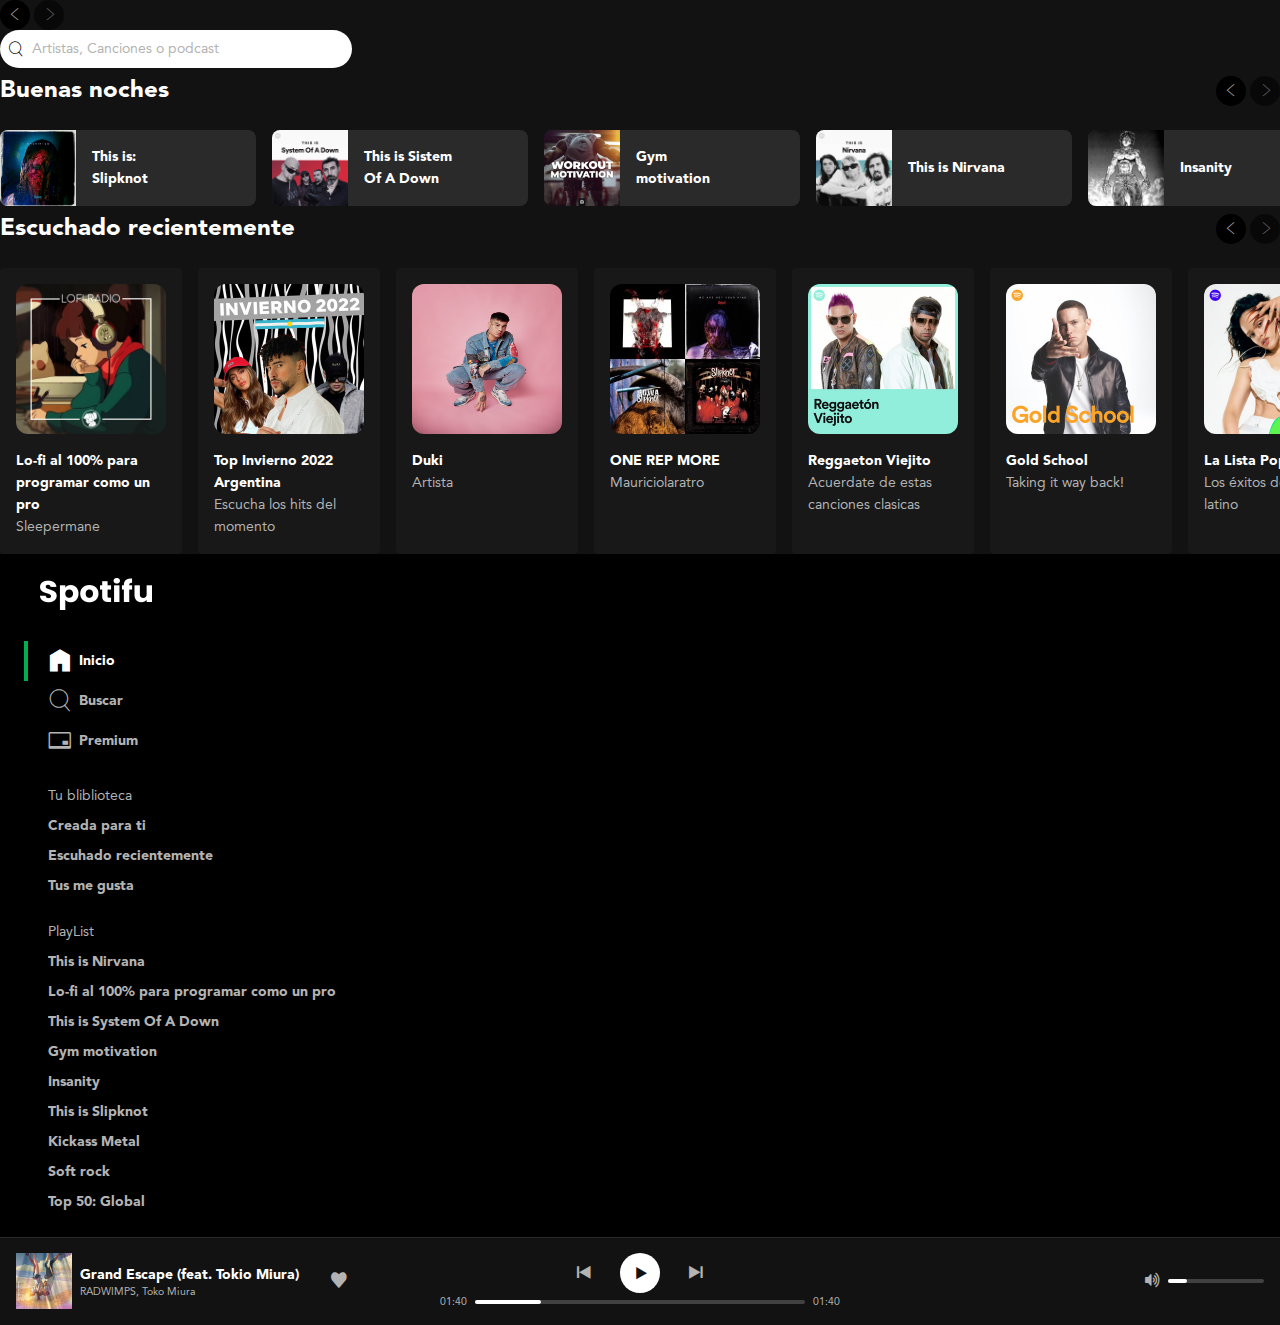
==== index.html @ c96dc9ff "Dimos estilos a la lista de playlist y agregamos buscador y botones de navegacion" ====
<!DOCTYPE html>
<html lang="es">
<head>
    <meta charset="UTF-8">
    <meta http-equiv="X-UA-Compatible" content="IE=edge">
    <meta name="viewport" content="width=device-width, initial-scale=1.0">
    <link rel="stylesheet" href="./css/inidex.css">
    <title>Spotifu</title>
    <meta property="og:title" content="Spotifu" />
    <meta property="og:type" content="website" />
    <meta property="og:description" 
  content="Disfruta de toda la musica que desees." />
    <meta property="og:url" content="https://mauriciolaratro.github.io/my-spotifu/" />
    <meta property="og:image" content="/images/ophen-graph-image.png" />
    <link rel="apple-touch-icon" sizes="57x57" href="./favicon/apple-icon-57x57.png">
    <link rel="apple-touch-icon" sizes="60x60" href="./favicon/apple-icon-60x60.png">
    <link rel="apple-touch-icon" sizes="72x72" href="./favicon/apple-icon-72x72.png">
    <link rel="apple-touch-icon" sizes="76x76" href="./favicon/apple-icon-76x76.png">
    <link rel="apple-touch-icon" sizes="114x114" href="./favicon/apple-icon-114x114.png">
    <link rel="apple-touch-icon" sizes="120x120" href="./favicon/apple-icon-120x120.png">
    <link rel="apple-touch-icon" sizes="144x144" href="./favicon/apple-icon-144x144.png">
    <link rel="apple-touch-icon" sizes="152x152" href="./favicon/apple-icon-152x152.png">
    <link rel="apple-touch-icon" sizes="180x180" href="./favicon/apple-icon-180x180.png">
    <link rel="icon" type="image/png" sizes="192x192"  href="./favicon/android-icon-192x192.png">
    <link rel="icon" type="image/png" sizes="32x32" href="./favicon/favicon-32x32.png">
    <link rel="icon" type="image/png" sizes="96x96" href="./favicon/favicon-96x96.png">
    <link rel="icon" type="image/png" sizes="16x16" href="./favicon/favicon-16x16.png">
    <link rel="manifest" href="./favicon/manifest.json">
    <meta name="msapplication-TileColor" content="#ffffff">
    <meta name="msapplication-TileImage" content="/ms-icon-144x144.png">
    <meta name="theme-color" content="#ffffff">
</head>
<body class="body">
    <div class="navigation">
        <button class="navigation-prev" aria-label="Volver" title="Volver">
            <i class="icon-arrowLeft" aria-hidden="true"></i>
        </button>
        <button disabled class="navigation-next" aria-label="Avanzar" title="Avanzar">
            <i class="icon-arrowRight" aria-hidden="true"></i>
        </button>
    </div>
    <form class="search" action="" role="search" aria-label="Buscar por Artistas, Canciones o podcast">
        <i class="icon-search" aria-hidden="true"></i>
        <input type="search" placeholder="Artistas, Canciones o podcast">
    </form>
    <section class="playlistList" aria-labelledby="region1">
        <div class="playlistList-top">
            <h2 class="playlistList-title" id="region1">
                Buenas noches
            </h2>
            <div class="navigation">
                <button class="navigation-prev" aria-label="Volver" title="Volver">
                    <i class="icon-arrowLeft" aria-hidden="true"></i>
                </button>
                <button disabled class="navigation-next" aria-label="Avanzar" title="Avanzar">
                    <i class="icon-arrowRight" aria-hidden="true"></i>
                </button>
            </div>
        
        </div>
        <div class="playlistList-container">
            <div class="playlistB">
                <div class="playlistB-cover">
                    <img src="./images/slipknot_album.webp" width="76" height="76" alt="Cover de la playlist This is Slipknot">
                </div>
                <div class="playlistB-details">
                    <h3 class="playlistB-title">This is: Slipknot</h3>
                    <div class="playlistB-control">
                        <button class="buttonIcon is-primary" title="Repoducir la playlist This is: Slipknot" aria-label="Repoducir la playlist This is: Slipknot">
                            <i class="icon-play" aria-hidden="true"></i>
                        </button>
                    </div>
                </div>
            </div>    
            
            <div class="playlistB">
                <div class="playlistB-cover">
                    <img src="./images/sod.jpg" width="76" height="76" alt="Cover de la playlist This is Sistem Of A Down">
                </div>
                <div class="playlistB-details">
                    <h3 class="playlistB-title">This is Sistem Of A Down</h3>
                    <div class="playlistB-control">
                        <button class="buttonIcon is-primary" title="Repoducir la playlist This is: Slipknot" aria-label="Repoducir la playlist This is: Slipknot">
                            <i class="icon-play" aria-hidden="true"></i>
                        </button>
                    </div>
                </div>
            </div>

            <div class="playlistB">
                <div class="playlistB-cover">
                    <img src="./images/gym-motivation.jpg" width="76" height="76" alt="Cover de la playlist Gym motivation">
                </div>
                <div class="playlistB-details">
                    <h3 class="playlistB-title">Gym motivation</h3>
                    <div class="playlistB-control">
                        <button class="buttonIcon is-primary" title="Repoducir la playlist This is: Slipknot" aria-label="Repoducir la playlist This is: Slipknot">
                            <i class="icon-play" aria-hidden="true"></i>
                        </button>
                    </div>
                </div>
            </div>
        
            <div class="playlistB">
                <div class="playlistB-cover">
                    <img src="./images/nirvana.jpg" width="76" height="76" alt="Cover de la playlist This is Nirvana">
                </div>
                <div class="playlistB-details">
                    <h3 class="playlistB-title">This is Nirvana</h3>
                    <div class="playlistB-control">
                        <button class="buttonIcon is-primary" title="Repoducir la playlist This is: Slipknot" aria-label="Repoducir la playlist This is: Slipknot">
                            <i class="icon-play" aria-hidden="true"></i>
                        </button>
                    </div>
                </div>
            </div>    

            <div class="playlistB">
                <div class="playlistB-cover">
                    <img src="./images/insanity.jpg" width="76" height="76" alt="Cover de la playlist Insinaty">
                </div>
                <div class="playlistB-details">
                    <h3 class="playlistB-title">Insanity</h3>
                    <div class="playlistB-control">
                        <button class="buttonIcon is-primary" title="Repoducir la playlist This is: Slipknot" aria-label="Repoducir la playlist This is: Slipknot">
                            <i class="icon-play" aria-hidden="true"></i>
                        </button>
                    </div>
                </div>
            </div>    

            <div class="playlistB">
                <div class="playlistB-cover">
                    <img src="./images/kickass-metal.jpg" width="76" height="76" alt="Cover de la playlist Kickass metal">
                </div>
                <div class="playlistB-details">
                    <h3 class="playlistB-title">Kickass metal</h3>
                    <div class="playlistB-control">
                        <button class="buttonIcon is-primary" title="Repoducir la playlist This is: Slipknot" aria-label="Repoducir la playlist This is: Slipknot">
                            <i class="icon-play" aria-hidden="true"></i>
                        </button>
                    </div>
                </div>
            </div>    

            <div class="playlistB">
                <div class="playlistB-cover">
                    <img src="./images/soft-rock.jpg" width="76" height="76" alt="Cover de la playlist Soft rock">
                </div>
                <div class="playlistB-details">
                    <h3 class="playlistB-title">Soft rock</h3>
                    <div class="playlistB-control">
                        <button class="buttonIcon is-primary" title="Repoducir la playlist This is: Slipknot" aria-label="Repoducir la playlist This is: Slipknot">
                            <i class="icon-play" aria-hidden="true"></i>
                        </button>
                    </div>
                </div>
            </div>    

            <div class="playlistB">
                <div class="playlistB-cover">
                    <img src="./images/top50.jpg" width="76" height="76" alt="Cover de la playlist Top 50: Global">
                </div>
                <div class="playlistB-details">
                    <h3 class="playlistB-title">Top 50: Global</h3>
                    <div class="playlistB-control">
                        <button class="buttonIcon is-primary" title="Repoducir la playlist This is: Slipknot" aria-label="Repoducir la playlist This is: Slipknot">
                            <i class="icon-play" aria-hidden="true"></i>
                        </button>
                    </div>
                </div>
            </div>    

            <div class="playlistB">
                <div class="playlistB-cover">
                    <img src="./images/lofi-girl.jpeg" width="76" height="76" alt="Cover de la playlist Lo-fi al 100% para programar como un pro">
                </div>
                <div class="playlistB-details">
                    <h3 class="playlistB-title">Lo-fi al 100%</h3>
                    <div class="playlistB-control">
                        <button class="buttonIcon is-primary" title="Repoducir la playlist This is: Slipknot" aria-label="Repoducir la playlist This is: Slipknot">
                            <i class="icon-play" aria-hidden="true"></i>
                        </button>
                    </div>
                </div>
            </div>    

        </div>
    </section>


    <section class="playlistList" aria-labelledby="region2">
        <div class="playlistList-top">
            <h2 class="playlistList-title" id="region2">
                Escuchado recientemente
            </h2>
            <div class="navigation">
                <button class="navigation-prev" aria-label="Volver" title="Volver">
                    <i class="icon-arrowLeft" aria-hidden="true"></i>
                </button>
                <button disabled class="navigation-next" aria-label="Avanzar" title="Avanzar">
                    <i class="icon-arrowRight" aria-hidden="true"></i>
                </button>
            </div>
        
        </div>
        <div class="playlistList-container">
            <div class="playlistA">
                <div class="playlistA-cover">
                    <img src="./images/lofi-girl.jpeg" width="150" height="150" alt="Cover de la playlist lo-fi al 100% para programar como un pro">
                    <button class="buttonIcon is-primary" aria-label="Reproducir" title="Reproducir">
                        <i class="icon-play" aria-hidden="true"></i>
                    </button>
                </div>
                <h3 class="playlistA-title">Lo-fi al 100% para programar como un pro</h3>
                <h4 class="playlistA-description">Sleepermane</h4>
            </div>

            <div class="playlistA">
                <div class="playlistA-cover">
                    <img src="./images/top-invierno.jpg" width="150" height="150" alt="Cover de la playlist Top Invierno 2022 Argentina">
                    <button class="buttonIcon is-primary" aria-label="Reproducir" title="Reproducir">
                        <i class="icon-play" aria-hidden="true"></i>
                    </button>
                </div>
                <h3 class="playlistA-title">Top Invierno 2022 Argentina</h3>
                <h4 class="playlistA-description">Escucha los hits del momento</h4>
            </div>

            <div class="playlistA">
                <div class="playlistA-cover">
                    <img src="./images/duki.jpg" width="150" height="150" alt="Cover del Artista Duki">
                    <button class="buttonIcon is-primary" aria-label="Reproducir" title="Reproducir">
                        <i class="icon-play" aria-hidden="true"></i>
                    </button>
                </div>
                <h3 class="playlistA-title">Duki</h3>
                <h4 class="playlistA-description">Artista</h4>
            </div>
        
            <div class="playlistA">
                <div class="playlistA-cover">
                    <img src="./images/one-rep-more.jpg" width="150" height="150" alt="Cover de la playlist ONE REP MORE">
                    <button class="buttonIcon is-primary" aria-label="Reproducir" title="Reproducir">
                        <i class="icon-play" aria-hidden="true"></i>
                    </button>
                </div>
                <h3 class="playlistA-title">ONE REP MORE</h3>
                <h4 class="playlistA-description">Mauriciolaratro</h4>
            </div>

            <div class="playlistA">
                <div class="playlistA-cover">
                    <img src="./images/reggaeton-viejito.jpg" width="150" height="150" alt="Cover de la playlist Reggaeton Viejito">
                    <button class="buttonIcon is-primary" aria-label="Reproducir" title="Reproducir">
                        <i class="icon-play" aria-hidden="true"></i>
                    </button>
                </div>
                <h3 class="playlistA-title">Reggaeton Viejito</h3>
                <h4 class="playlistA-description">Acuerdate de estas canciones clasicas</h4>
            </div>

            <div class="playlistA">
                <div class="playlistA-cover">
                    <img src="./images/gold-school.jpg" width="150" height="150" alt="Cover de la playlist Gold School">
                    <button class="buttonIcon is-primary" aria-label="Reproducir" title="Reproducir">
                        <i class="icon-play" aria-hidden="true"></i>
                    </button>
                </div>
                <h3 class="playlistA-title">Gold School</h3>
                <h4 class="playlistA-description">Taking it way back!</h4>
            </div>
        
            <div class="playlistA">
                <div class="playlistA-cover">
                    <img src="./images/lista-pop.jpg" width="150" height="150" alt="Cover de la playlist La Lista Pop">
                    <button class="buttonIcon is-primary" aria-label="Reproducir" title="Reproducir">
                        <i class="icon-play" aria-hidden="true"></i>
                    </button>
                </div>
                <h3 class="playlistA-title">La Lista Pop</h3>
                <h4 class="playlistA-description">Los éxitos del Pop latino</h4>
            </div>

            <div class="playlistA">
                <div class="playlistA-cover">
                    <img src="./images/hits-urbanos.jpg" width="150" height="150" alt="Cover de la playlist Hits urbanos">
                    <button class="buttonIcon is-primary" aria-label="Reproducir" title="Reproducir">
                        <i class="icon-play" aria-hidden="true"></i>
                    </button>
                </div>
                <h3 class="playlistA-title">Hits urbanos</h3>
                <h4 class="playlistA-description">Éxitos utbanos de Latinoamerica</h4>
            </div>

            <div class="playlistA">
                <div class="playlistA-cover">
                    <img src="./images/dope.jpg" width="150" height="150" alt="Cover de la playlist DOPE">
                    <button class="buttonIcon is-primary" aria-label="Reproducir" title="Reproducir">
                        <i class="icon-play" aria-hidden="true"></i>
                    </button>
                </div>
                <h3 class="playlistA-title">DOPE</h3>
                <h4 class="playlistA-description">Hip-hop hits</h4>
            </div>
        
        </div>
    </section>


    <div class="sidebar">
        <header class="logo">
            <a href="/" aria-current="page">
                <img src="./images/spotifu-logo.png" class="logo-image" width="112" height="32" alt="Logo de Spotifu">
            </a>
        </header>
        <nav class="menu" aria-label="Principal">
            <ul class="menu-list">
                <li class="menuItem is-active">
                    <a href="/" class="link" aria-current="page">
                        <i class="icon-home" aria-hidden="true"></i>
                        <span>Inicio</span>
                    </a>
                </li>
                <li class="menuItem">
                    <a href="/" class="link">
                        <i class="icon-search" aria-hidden="true"></i>
                        <span>Buscar</span>
                    </a>
                </li>
                <li class="menuItem">
                    <a href="/" class="link">
                        <i class="icon-creditCard" aria-hidden="true"></i>
                        <span>Premium</span>
                    </a>
                </li>
            </ul>
        </nav>
        <nav class="list" aria-labelledby="library-navigation">
            <h2 class="list-title" id="library-navigation">Tu bliblioteca</h2>
            <ul class="list-content">
                <li class="list-item">
                    <a href="#" class="link">Creada para ti</a>
                </li>
                <li class="list-item">
                    <a href="#" class="link">Escuhado recientemente</a>
                </li>
                <li class="list-item">
                    <a href="#" class="link">Tus me gusta</a>
                </li>
            </ul>
        </nav>
    
        <nav class="list" aria-labelledby="playlist-navigation">
            <h2 class="list-title" id="playlist-navigation">PlayList</h2>
            <ul class="list-content">
                <li class="list-item">
                    <span class="ellipsis">                        
                        <a href="#" class="link">This is Nirvana</a>
                    </span>
                </li>
                <li class="list-item">
                    <span class="ellipsis" title="Lo-fi al 100% para programar como un pro">
                        <a href="#" class="link">Lo-fi al 100% para programar como un pro</a>
                    </span>
                </li>
                <li class="list-item">
                    <span class="ellipsis" title="Para cantar en la ducha">
                        <a href="#" class="link">This is System Of A Down</a>
                    </span>
                </li>
                <li class="list-item">
                    <span class="ellipsis">
                        <a href="#" class="link">Gym motivation</a>
                    </span>
                </li>
                <li class="list-item">
                    <span class="ellipsis">
                        <a href="#" class="link">Insanity</a>
                    </span>
                </li>
                <li class="list-item">
                    <span class="ellipsis">                        
                        <a href="#" class="link">This is Slipknot</a>
                    </span>
                </li>
                <li class="list-item">
                    <span class="ellipsis">
                        <a href="#" class="link">Kickass Metal</a>
                    </span>
                </li>
                <li class="list-item">
                    <span class="ellipsis">
                        <a href="#" class="link">Soft rock</a>
                    </span>
                </li>
                <li class="list-item">
                    <span class="ellipsis">
                        <a href="#" class="link">Top 50: Global</a>
                    </span>
                </li>
            </ul>
        </nav>
    </div>
    <div class="player">
        <div class="player-nowPlaying">
            <div class="nowPlaying">
                <div class="nowPlaying-cover">
                    <img src="./images/grand-escape.png" alt="Portada de Grand Escape (feat. Tokio Miura) de RADWIMPS, Toko Miura" title="Portada de Grand Escape (feat. Tokio Miura) de RADWIMPS, Toko Miura">
                </div>
                <div class="nowPlaying-details">
                    <div class="nowPlaying-description">
                        <a href="#song" class="nowPlaying-title">
                            Grand Escape (feat. Tokio Miura)
                        </a>
                        <a href="#RADWIMPS" class="nowPlaying-artist">
                            RADWIMPS, Toko Miura
                        </a>
                    </div>
                    <div class="nowPlaying-actions">
                        <button class="player-control" role="switch" aria-label="Guardar en tu biblioteca" title="Guardar en tu biblioteca">
                            <i class="icon-heart" aria-hidden="true" ></i>
                        </button>        
                    </div>
                </div>
            </div>
        </div>
        <div class="player-playerControls">
            <div class="playerControls">
                <div class="playerControls-buttons" aria-label="Controles de reproducción">
                    <button class="buttonIcon" aria-label="Anterior" title="Anterior">
                        <i class="icon-prev" aria-hidden="true"></i>
                    </button>
                    <button class="buttonIcon is-white" aria-label="Reproducir" title="Reproducir">
                        <i class="icon-play" aria-hidden="true"></i>
                    </button>
                    <button class="buttonIcon" aria-label="Siguiente" title="Siguiente">
                        <i class="icon-next" aria-hidden="true"></i>
                    </button>
                </div>
                <div class="playerPlayback">
                    <span class="playerPlayback-progressTime">01:40</span>
                    <div class="playerPlayback-slider">
                        <div class="slider">
                            <div class="slider-progress">
                                <button class="slider-button" aria-label="Controlar el progreso de la reproduccion"></button>
                            </div>
                        </div>
                    </div>
                    <span class="playerPlayback-progressTime">01:40</span>
                </div>
            </div>
        </div>
        <div class="player-playerVolume">
            <div class="playerVolume">
                <button class="player-control" aria-label="Silenciar" aria-describedby="volume-icon">
                    <i class="icon-volumeUp" id="volume-icon" role="presentation" aria-label="Volmuen alto"></i>
                </button>
                <div class="playerVolume-slider">
                    <div class="slider">
                        <div class="slider-progress">
                            <button class="slider-button" aria-label="Controlar el progreso del volumen"></button>
                        </div>
                    </div>
                </div>
            </div>
        </div>
    </div>
</body>
</html>
---- css/inidex.css ----
@import './icons.css';
@import './font.css';
@import './body.css';
@import './link.css';
@import './button-icon.css';
@import './sidebar.css';
@import './ellipsis.css';
@import './player.css';
@import './playlist-a.css';
@import './playlist-b.css';
@import './playlist-list.css';
@import './search.css';
@import './navigation.css';


:root {
    --primaryColor: #00B050;
    --myWhite: #ffffff;
    --gray10: #B3B3B3;
    --gray20: #737373;
    --gray30: #282828;
    --gray40: #181818;
    --gray50: #121212;
    --myBlack: #000000;
    --basefontFamily: Avenir, Helvetica, sans-serif;
    --headline1: bold 2rem/normal var(--basefontFamily);
    --headline2: bold 1.5rem/1.75rem var(--basefontFamily);
    --tite1: bold 1.5rem/1.75rem var(--basefontFamily);
    --baseFont: normal .875rem/1.375rem var(--basefontFamily);
    --baseFontBold: bold .875rem/1.375rem var(--basefontFamily);
    --button: bold .875rem/1rem var(--basefontFamily);
    --small: normal 0.75em/normal var(--basefontFamily)
}
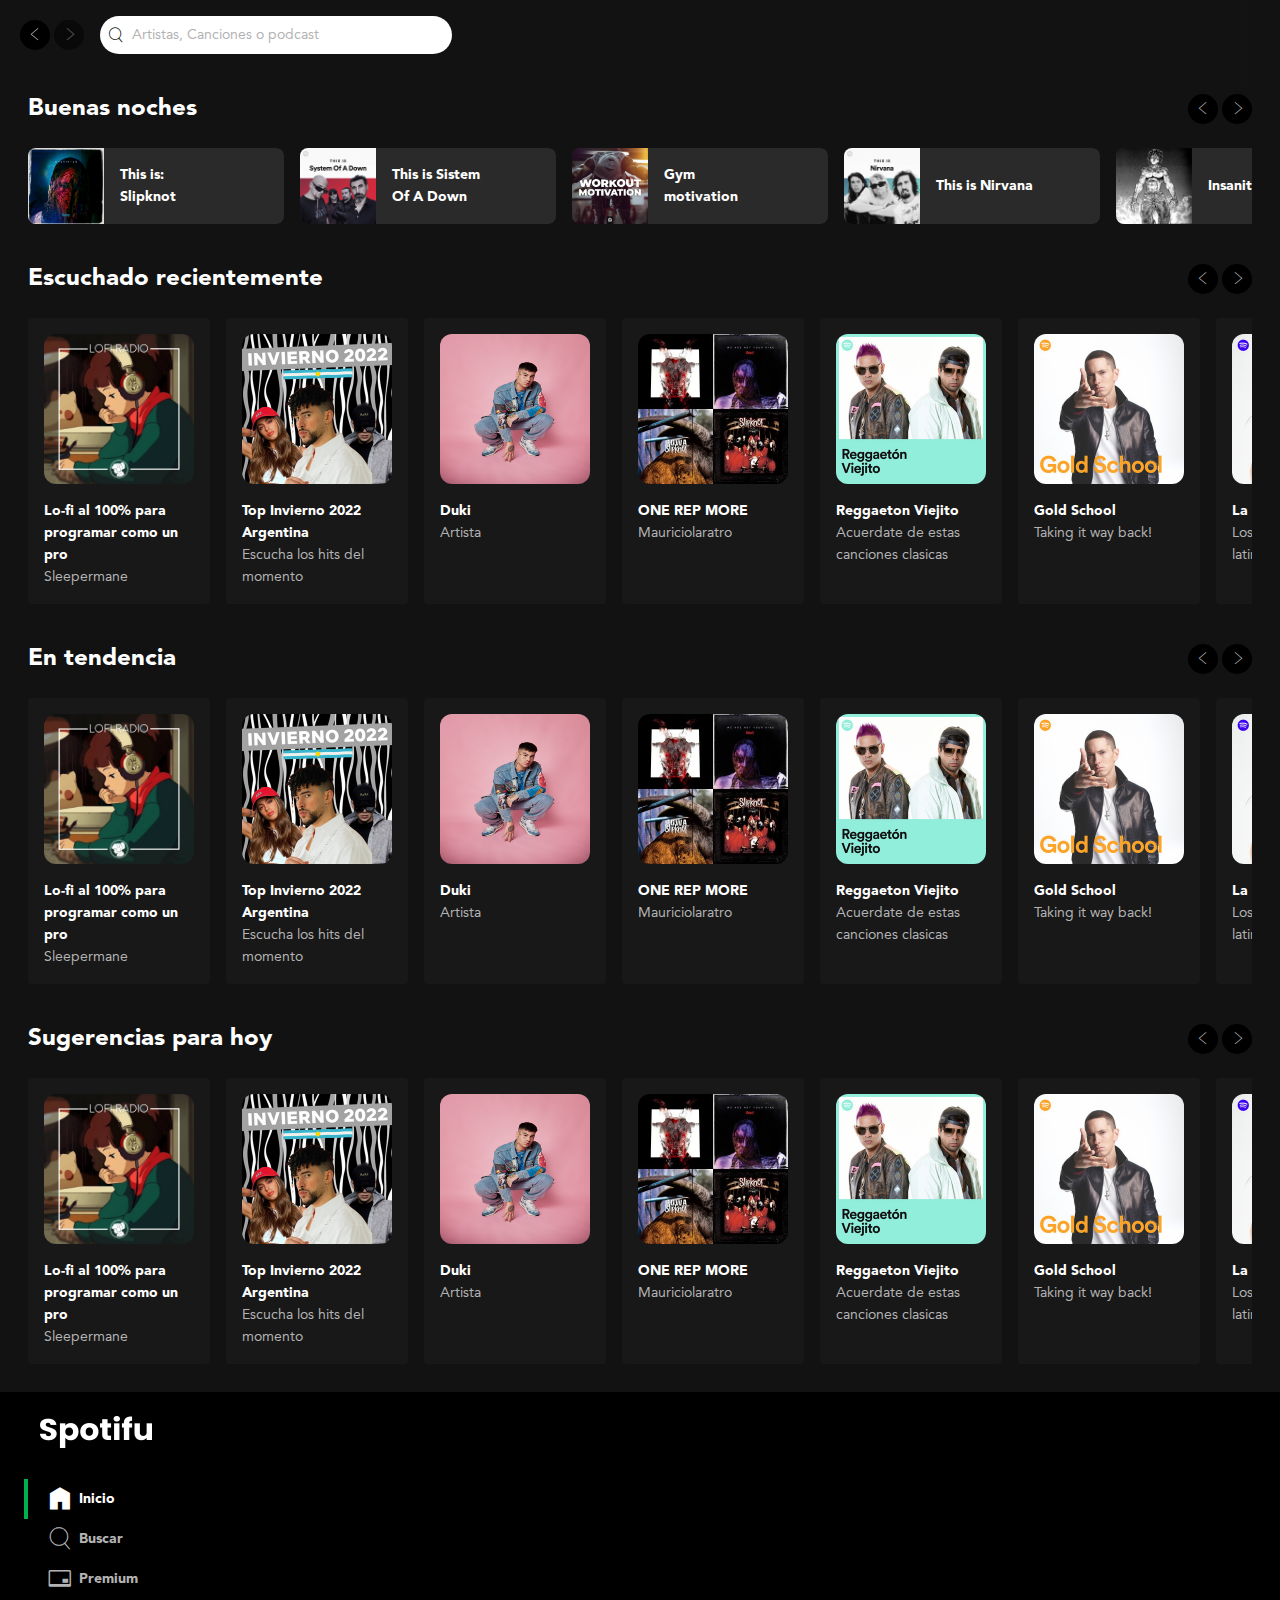
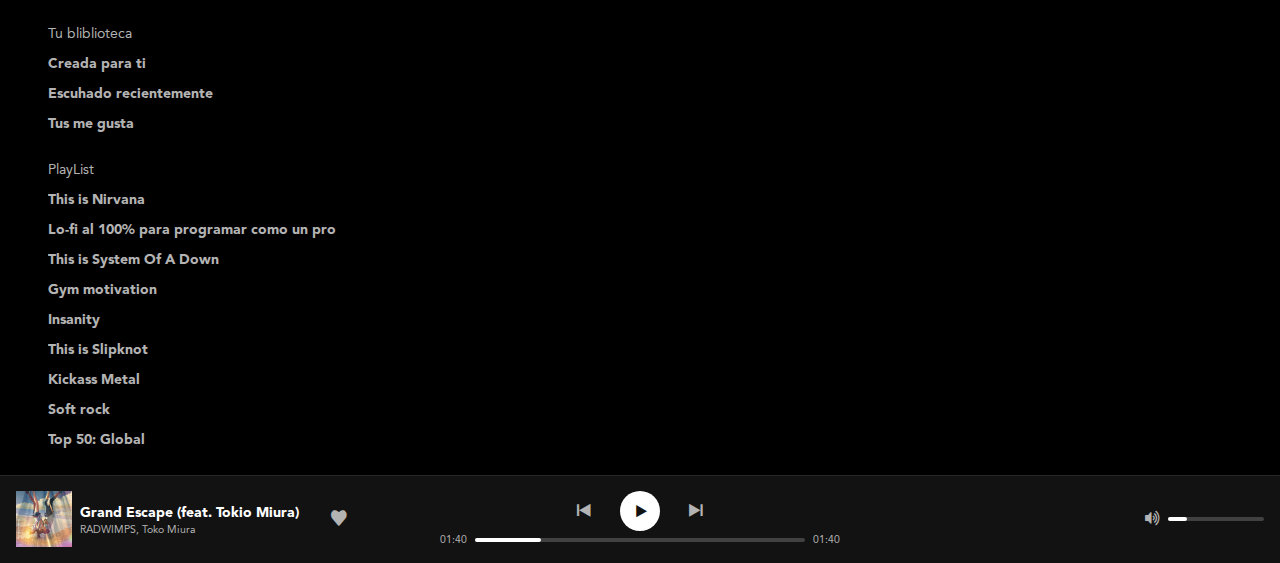
==== commit 0ba58640: "Creamos el header y ubicamos los elementos dentro de este" ====
--- a/index.html
+++ b/index.html
@@ -31,282 +31,524 @@
     <meta name="theme-color" content="#ffffff">
 </head>
 <body class="body">
-    <div class="navigation">
-        <button class="navigation-prev" aria-label="Volver" title="Volver">
-            <i class="icon-arrowLeft" aria-hidden="true"></i>
-        </button>
-        <button disabled class="navigation-next" aria-label="Avanzar" title="Avanzar">
-            <i class="icon-arrowRight" aria-hidden="true"></i>
-        </button>
+    <div class="page">
+        <div class="sticky">
+            <div class="page-block">
+                <header class="header" aria-label="Barra superior y menú del usuario">
+                    <div class="navigation">
+                        <button class="navigation-prev" aria-label="Volver" title="Volver">
+                            <i class="icon-arrowLeft" aria-hidden="true"></i>
+                        </button>
+                        <button disabled class="navigation-next" aria-label="Avanzar" title="Avanzar">
+                            <i class="icon-arrowRight" aria-hidden="true"></i>
+                        </button>
+                    </div>
+                    <form class="search" action="" role="search" aria-label="Buscar por Artistas, Canciones o podcast">
+                        <i class="icon-search" aria-hidden="true"></i>
+                        <input type="search" placeholder="Artistas, Canciones o podcast">
+                    </form>
+                </header>
+            </div>
+        </div> 
+        <main class="page-block">
+            <section class="playlistList" aria-labelledby="region1">
+                <div class="playlistList-top">
+                    <h2 class="playlistList-title" id="region1">
+                        Buenas noches
+                    </h2>
+                    <div class="navigation">
+                        <button class="navigation-prev" aria-label="Volver" title="Volver">
+                            <i class="icon-arrowLeft" aria-hidden="true"></i>
+                        </button>
+                        <button  class="navigation-next" aria-label="Avanzar" title="Avanzar">
+                            <i class="icon-arrowRight" aria-hidden="true"></i>
+                        </button>
+                    </div>
+                
+                </div>
+                <div class="playlistList-container">
+                    <div class="playlistB">
+                        <div class="playlistB-cover">
+                            <img src="./images/slipknot_album.webp" width="76" height="76" alt="Cover de la playlist This is Slipknot">
+                        </div>
+                        <div class="playlistB-details">
+                            <h3 class="playlistB-title">This is: Slipknot</h3>
+                            <div class="playlistB-control">
+                                <button class="buttonIcon is-primary" title="Repoducir la playlist This is: Slipknot" aria-label="Repoducir la playlist This is: Slipknot">
+                                    <i class="icon-play" aria-hidden="true"></i>
+                                </button>
+                            </div>
+                        </div>
+                    </div>    
+                    
+                    <div class="playlistB">
+                        <div class="playlistB-cover">
+                            <img src="./images/sod.jpg" width="76" height="76" alt="Cover de la playlist This is Sistem Of A Down">
+                        </div>
+                        <div class="playlistB-details">
+                            <h3 class="playlistB-title">This is Sistem Of A Down</h3>
+                            <div class="playlistB-control">
+                                <button class="buttonIcon is-primary" title="Repoducir la playlist This is: Slipknot" aria-label="Repoducir la playlist This is: Slipknot">
+                                    <i class="icon-play" aria-hidden="true"></i>
+                                </button>
+                            </div>
+                        </div>
+                    </div>
+        
+                    <div class="playlistB">
+                        <div class="playlistB-cover">
+                            <img src="./images/gym-motivation.jpg" width="76" height="76" alt="Cover de la playlist Gym motivation">
+                        </div>
+                        <div class="playlistB-details">
+                            <h3 class="playlistB-title">Gym motivation</h3>
+                            <div class="playlistB-control">
+                                <button class="buttonIcon is-primary" title="Repoducir la playlist This is: Slipknot" aria-label="Repoducir la playlist This is: Slipknot">
+                                    <i class="icon-play" aria-hidden="true"></i>
+                                </button>
+                            </div>
+                        </div>
+                    </div>
+                
+                    <div class="playlistB">
+                        <div class="playlistB-cover">
+                            <img src="./images/nirvana.jpg" width="76" height="76" alt="Cover de la playlist This is Nirvana">
+                        </div>
+                        <div class="playlistB-details">
+                            <h3 class="playlistB-title">This is Nirvana</h3>
+                            <div class="playlistB-control">
+                                <button class="buttonIcon is-primary" title="Repoducir la playlist This is: Slipknot" aria-label="Repoducir la playlist This is: Slipknot">
+                                    <i class="icon-play" aria-hidden="true"></i>
+                                </button>
+                            </div>
+                        </div>
+                    </div>    
+        
+                    <div class="playlistB">
+                        <div class="playlistB-cover">
+                            <img src="./images/insanity.jpg" width="76" height="76" alt="Cover de la playlist Insinaty">
+                        </div>
+                        <div class="playlistB-details">
+                            <h3 class="playlistB-title">Insanity</h3>
+                            <div class="playlistB-control">
+                                <button class="buttonIcon is-primary" title="Repoducir la playlist This is: Slipknot" aria-label="Repoducir la playlist This is: Slipknot">
+                                    <i class="icon-play" aria-hidden="true"></i>
+                                </button>
+                            </div>
+                        </div>
+                    </div>    
+        
+                    <div class="playlistB">
+                        <div class="playlistB-cover">
+                            <img src="./images/kickass-metal.jpg" width="76" height="76" alt="Cover de la playlist Kickass metal">
+                        </div>
+                        <div class="playlistB-details">
+                            <h3 class="playlistB-title">Kickass metal</h3>
+                            <div class="playlistB-control">
+                                <button class="buttonIcon is-primary" title="Repoducir la playlist This is: Slipknot" aria-label="Repoducir la playlist This is: Slipknot">
+                                    <i class="icon-play" aria-hidden="true"></i>
+                                </button>
+                            </div>
+                        </div>
+                    </div>    
+        
+                    <div class="playlistB">
+                        <div class="playlistB-cover">
+                            <img src="./images/soft-rock.jpg" width="76" height="76" alt="Cover de la playlist Soft rock">
+                        </div>
+                        <div class="playlistB-details">
+                            <h3 class="playlistB-title">Soft rock</h3>
+                            <div class="playlistB-control">
+                                <button class="buttonIcon is-primary" title="Repoducir la playlist This is: Slipknot" aria-label="Repoducir la playlist This is: Slipknot">
+                                    <i class="icon-play" aria-hidden="true"></i>
+                                </button>
+                            </div>
+                        </div>
+                    </div>    
+        
+                    <div class="playlistB">
+                        <div class="playlistB-cover">
+                            <img src="./images/top50.jpg" width="76" height="76" alt="Cover de la playlist Top 50: Global">
+                        </div>
+                        <div class="playlistB-details">
+                            <h3 class="playlistB-title">Top 50: Global</h3>
+                            <div class="playlistB-control">
+                                <button class="buttonIcon is-primary" title="Repoducir la playlist This is: Slipknot" aria-label="Repoducir la playlist This is: Slipknot">
+                                    <i class="icon-play" aria-hidden="true"></i>
+                                </button>
+                            </div>
+                        </div>
+                    </div>    
+        
+                    <div class="playlistB">
+                        <div class="playlistB-cover">
+                            <img src="./images/lofi-girl.jpeg" width="76" height="76" alt="Cover de la playlist Lo-fi al 100% para programar como un pro">
+                        </div>
+                        <div class="playlistB-details">
+                            <h3 class="playlistB-title">Lo-fi al 100%</h3>
+                            <div class="playlistB-control">
+                                <button class="buttonIcon is-primary" title="Repoducir la playlist This is: Slipknot" aria-label="Repoducir la playlist This is: Slipknot">
+                                    <i class="icon-play" aria-hidden="true"></i>
+                                </button>
+                            </div>
+                        </div>
+                    </div>    
+        
+                </div>
+            </section>
+            <section class="playlistList" aria-labelledby="region2">
+                <div class="playlistList-top">
+                    <h2 class="playlistList-title" id="region2">
+                        Escuchado recientemente
+                    </h2>
+                    <div class="navigation">
+                        <button class="navigation-prev" aria-label="Volver" title="Volver">
+                            <i class="icon-arrowLeft" aria-hidden="true"></i>
+                        </button>
+                        <button  class="navigation-next" aria-label="Avanzar" title="Avanzar">
+                            <i class="icon-arrowRight" aria-hidden="true"></i>
+                        </button>
+                    </div>
+                
+                </div>
+                <div class="playlistList-container">
+                    <div class="playlistA">
+                        <div class="playlistA-cover">
+                            <img src="./images/lofi-girl.jpeg" width="150" height="150" alt="Cover de la playlist lo-fi al 100% para programar como un pro">
+                            <button class="buttonIcon is-primary" aria-label="Reproducir" title="Reproducir">
+                                <i class="icon-play" aria-hidden="true"></i>
+                            </button>
+                        </div>
+                        <h3 class="playlistA-title">Lo-fi al 100% para programar como un pro</h3>
+                        <h4 class="playlistA-description">Sleepermane</h4>
+                    </div>
+        
+                    <div class="playlistA">
+                        <div class="playlistA-cover">
+                            <img src="./images/top-invierno.jpg" width="150" height="150" alt="Cover de la playlist Top Invierno 2022 Argentina">
+                            <button class="buttonIcon is-primary" aria-label="Reproducir" title="Reproducir">
+                                <i class="icon-play" aria-hidden="true"></i>
+                            </button>
+                        </div>
+                        <h3 class="playlistA-title">Top Invierno 2022 Argentina</h3>
+                        <h4 class="playlistA-description">Escucha los hits del momento</h4>
+                    </div>
+        
+                    <div class="playlistA">
+                        <div class="playlistA-cover">
+                            <img src="./images/duki.jpg" width="150" height="150" alt="Cover del Artista Duki">
+                            <button class="buttonIcon is-primary" aria-label="Reproducir" title="Reproducir">
+                                <i class="icon-play" aria-hidden="true"></i>
+                            </button>
+                        </div>
+                        <h3 class="playlistA-title">Duki</h3>
+                        <h4 class="playlistA-description">Artista</h4>
+                    </div>
+                
+                    <div class="playlistA">
+                        <div class="playlistA-cover">
+                            <img src="./images/one-rep-more.jpg" width="150" height="150" alt="Cover de la playlist ONE REP MORE">
+                            <button class="buttonIcon is-primary" aria-label="Reproducir" title="Reproducir">
+                                <i class="icon-play" aria-hidden="true"></i>
+                            </button>
+                        </div>
+                        <h3 class="playlistA-title">ONE REP MORE</h3>
+                        <h4 class="playlistA-description">Mauriciolaratro</h4>
+                    </div>
+        
+                    <div class="playlistA">
+                        <div class="playlistA-cover">
+                            <img src="./images/reggaeton-viejito.jpg" width="150" height="150" alt="Cover de la playlist Reggaeton Viejito">
+                            <button class="buttonIcon is-primary" aria-label="Reproducir" title="Reproducir">
+                                <i class="icon-play" aria-hidden="true"></i>
+                            </button>
+                        </div>
+                        <h3 class="playlistA-title">Reggaeton Viejito</h3>
+                        <h4 class="playlistA-description">Acuerdate de estas canciones clasicas</h4>
+                    </div>
+        
+                    <div class="playlistA">
+                        <div class="playlistA-cover">
+                            <img src="./images/gold-school.jpg" width="150" height="150" alt="Cover de la playlist Gold School">
+                            <button class="buttonIcon is-primary" aria-label="Reproducir" title="Reproducir">
+                                <i class="icon-play" aria-hidden="true"></i>
+                            </button>
+                        </div>
+                        <h3 class="playlistA-title">Gold School</h3>
+                        <h4 class="playlistA-description">Taking it way back!</h4>
+                    </div>
+                
+                    <div class="playlistA">
+                        <div class="playlistA-cover">
+                            <img src="./images/lista-pop.jpg" width="150" height="150" alt="Cover de la playlist La Lista Pop">
+                            <button class="buttonIcon is-primary" aria-label="Reproducir" title="Reproducir">
+                                <i class="icon-play" aria-hidden="true"></i>
+                            </button>
+                        </div>
+                        <h3 class="playlistA-title">La Lista Pop</h3>
+                        <h4 class="playlistA-description">Los éxitos del Pop latino</h4>
+                    </div>
+        
+                    <div class="playlistA">
+                        <div class="playlistA-cover">
+                            <img src="./images/hits-urbanos.jpg" width="150" height="150" alt="Cover de la playlist Hits urbanos">
+                            <button class="buttonIcon is-primary" aria-label="Reproducir" title="Reproducir">
+                                <i class="icon-play" aria-hidden="true"></i>
+                            </button>
+                        </div>
+                        <h3 class="playlistA-title">Hits urbanos</h3>
+                        <h4 class="playlistA-description">Éxitos utbanos de Latinoamerica</h4>
+                    </div>
+        
+                    <div class="playlistA">
+                        <div class="playlistA-cover">
+                            <img src="./images/dope.jpg" width="150" height="150" alt="Cover de la playlist DOPE">
+                            <button class="buttonIcon is-primary" aria-label="Reproducir" title="Reproducir">
+                                <i class="icon-play" aria-hidden="true"></i>
+                            </button>
+                        </div>
+                        <h3 class="playlistA-title">DOPE</h3>
+                        <h4 class="playlistA-description">Hip-hop hits</h4>
+                    </div>
+                
+                </div>
+            </section>
+            <section class="playlistList" aria-labelledby="region3">
+                <div class="playlistList-top">
+                    <h2 class="playlistList-title" id="region3">
+                        En tendencia
+                    </h2>
+                    <div class="navigation">
+                        <button class="navigation-prev" aria-label="Volver" title="Volver">
+                            <i class="icon-arrowLeft" aria-hidden="true"></i>
+                        </button>
+                        <button  class="navigation-next" aria-label="Avanzar" title="Avanzar">
+                            <i class="icon-arrowRight" aria-hidden="true"></i>
+                        </button>
+                    </div>
+                
+                </div>
+                <div class="playlistList-container">
+                    <div class="playlistA">
+                        <div class="playlistA-cover">
+                            <img src="./images/lofi-girl.jpeg" width="150" height="150" alt="Cover de la playlist lo-fi al 100% para programar como un pro">
+                            <button class="buttonIcon is-primary" aria-label="Reproducir" title="Reproducir">
+                                <i class="icon-play" aria-hidden="true"></i>
+                            </button>
+                        </div>
+                        <h3 class="playlistA-title">Lo-fi al 100% para programar como un pro</h3>
+                        <h4 class="playlistA-description">Sleepermane</h4>
+                    </div>
+        
+                    <div class="playlistA">
+                        <div class="playlistA-cover">
+                            <img src="./images/top-invierno.jpg" width="150" height="150" alt="Cover de la playlist Top Invierno 2022 Argentina">
+                            <button class="buttonIcon is-primary" aria-label="Reproducir" title="Reproducir">
+                                <i class="icon-play" aria-hidden="true"></i>
+                            </button>
+                        </div>
+                        <h3 class="playlistA-title">Top Invierno 2022 Argentina</h3>
+                        <h4 class="playlistA-description">Escucha los hits del momento</h4>
+                    </div>
+        
+                    <div class="playlistA">
+                        <div class="playlistA-cover">
+                            <img src="./images/duki.jpg" width="150" height="150" alt="Cover del Artista Duki">
+                            <button class="buttonIcon is-primary" aria-label="Reproducir" title="Reproducir">
+                                <i class="icon-play" aria-hidden="true"></i>
+                            </button>
+                        </div>
+                        <h3 class="playlistA-title">Duki</h3>
+                        <h4 class="playlistA-description">Artista</h4>
+                    </div>
+                
+                    <div class="playlistA">
+                        <div class="playlistA-cover">
+                            <img src="./images/one-rep-more.jpg" width="150" height="150" alt="Cover de la playlist ONE REP MORE">
+                            <button class="buttonIcon is-primary" aria-label="Reproducir" title="Reproducir">
+                                <i class="icon-play" aria-hidden="true"></i>
+                            </button>
+                        </div>
+                        <h3 class="playlistA-title">ONE REP MORE</h3>
+                        <h4 class="playlistA-description">Mauriciolaratro</h4>
+                    </div>
+        
+                    <div class="playlistA">
+                        <div class="playlistA-cover">
+                            <img src="./images/reggaeton-viejito.jpg" width="150" height="150" alt="Cover de la playlist Reggaeton Viejito">
+                            <button class="buttonIcon is-primary" aria-label="Reproducir" title="Reproducir">
+                                <i class="icon-play" aria-hidden="true"></i>
+                            </button>
+                        </div>
+                        <h3 class="playlistA-title">Reggaeton Viejito</h3>
+                        <h4 class="playlistA-description">Acuerdate de estas canciones clasicas</h4>
+                    </div>
+        
+                    <div class="playlistA">
+                        <div class="playlistA-cover">
+                            <img src="./images/gold-school.jpg" width="150" height="150" alt="Cover de la playlist Gold School">
+                            <button class="buttonIcon is-primary" aria-label="Reproducir" title="Reproducir">
+                                <i class="icon-play" aria-hidden="true"></i>
+                            </button>
+                        </div>
+                        <h3 class="playlistA-title">Gold School</h3>
+                        <h4 class="playlistA-description">Taking it way back!</h4>
+                    </div>
+                
+                    <div class="playlistA">
+                        <div class="playlistA-cover">
+                            <img src="./images/lista-pop.jpg" width="150" height="150" alt="Cover de la playlist La Lista Pop">
+                            <button class="buttonIcon is-primary" aria-label="Reproducir" title="Reproducir">
+                                <i class="icon-play" aria-hidden="true"></i>
+                            </button>
+                        </div>
+                        <h3 class="playlistA-title">La Lista Pop</h3>
+                        <h4 class="playlistA-description">Los éxitos del Pop latino</h4>
+                    </div>
+        
+                    <div class="playlistA">
+                        <div class="playlistA-cover">
+                            <img src="./images/hits-urbanos.jpg" width="150" height="150" alt="Cover de la playlist Hits urbanos">
+                            <button class="buttonIcon is-primary" aria-label="Reproducir" title="Reproducir">
+                                <i class="icon-play" aria-hidden="true"></i>
+                            </button>
+                        </div>
+                        <h3 class="playlistA-title">Hits urbanos</h3>
+                        <h4 class="playlistA-description">Éxitos utbanos de Latinoamerica</h4>
+                    </div>
+        
+                    <div class="playlistA">
+                        <div class="playlistA-cover">
+                            <img src="./images/dope.jpg" width="150" height="150" alt="Cover de la playlist DOPE">
+                            <button class="buttonIcon is-primary" aria-label="Reproducir" title="Reproducir">
+                                <i class="icon-play" aria-hidden="true"></i>
+                            </button>
+                        </div>
+                        <h3 class="playlistA-title">DOPE</h3>
+                        <h4 class="playlistA-description">Hip-hop hits</h4>
+                    </div>
+                
+                </div>
+            </section>
+            <section class="playlistList" aria-labelledby="region4">
+                <div class="playlistList-top">
+                    <h2 class="playlistList-title" id="region4">
+                        Sugerencias para hoy
+                    </h2>
+                    <div class="navigation">
+                        <button class="navigation-prev" aria-label="Volver" title="Volver">
+                            <i class="icon-arrowLeft" aria-hidden="true"></i>
+                        </button>
+                        <button  class="navigation-next" aria-label="Avanzar" title="Avanzar">
+                            <i class="icon-arrowRight" aria-hidden="true"></i>
+                        </button>
+                    </div>
+                
+                </div>
+                <div class="playlistList-container">
+                    <div class="playlistA">
+                        <div class="playlistA-cover">
+                            <img src="./images/lofi-girl.jpeg" width="150" height="150" alt="Cover de la playlist lo-fi al 100% para programar como un pro">
+                            <button class="buttonIcon is-primary" aria-label="Reproducir" title="Reproducir">
+                                <i class="icon-play" aria-hidden="true"></i>
+                            </button>
+                        </div>
+                        <h3 class="playlistA-title">Lo-fi al 100% para programar como un pro</h3>
+                        <h4 class="playlistA-description">Sleepermane</h4>
+                    </div>
+        
+                    <div class="playlistA">
+                        <div class="playlistA-cover">
+                            <img src="./images/top-invierno.jpg" width="150" height="150" alt="Cover de la playlist Top Invierno 2022 Argentina">
+                            <button class="buttonIcon is-primary" aria-label="Reproducir" title="Reproducir">
+                                <i class="icon-play" aria-hidden="true"></i>
+                            </button>
+                        </div>
+                        <h3 class="playlistA-title">Top Invierno 2022 Argentina</h3>
+                        <h4 class="playlistA-description">Escucha los hits del momento</h4>
+                    </div>
+        
+                    <div class="playlistA">
+                        <div class="playlistA-cover">
+                            <img src="./images/duki.jpg" width="150" height="150" alt="Cover del Artista Duki">
+                            <button class="buttonIcon is-primary" aria-label="Reproducir" title="Reproducir">
+                                <i class="icon-play" aria-hidden="true"></i>
+                            </button>
+                        </div>
+                        <h3 class="playlistA-title">Duki</h3>
+                        <h4 class="playlistA-description">Artista</h4>
+                    </div>
+                
+                    <div class="playlistA">
+                        <div class="playlistA-cover">
+                            <img src="./images/one-rep-more.jpg" width="150" height="150" alt="Cover de la playlist ONE REP MORE">
+                            <button class="buttonIcon is-primary" aria-label="Reproducir" title="Reproducir">
+                                <i class="icon-play" aria-hidden="true"></i>
+                            </button>
+                        </div>
+                        <h3 class="playlistA-title">ONE REP MORE</h3>
+                        <h4 class="playlistA-description">Mauriciolaratro</h4>
+                    </div>
+        
+                    <div class="playlistA">
+                        <div class="playlistA-cover">
+                            <img src="./images/reggaeton-viejito.jpg" width="150" height="150" alt="Cover de la playlist Reggaeton Viejito">
+                            <button class="buttonIcon is-primary" aria-label="Reproducir" title="Reproducir">
+                                <i class="icon-play" aria-hidden="true"></i>
+                            </button>
+                        </div>
+                        <h3 class="playlistA-title">Reggaeton Viejito</h3>
+                        <h4 class="playlistA-description">Acuerdate de estas canciones clasicas</h4>
+                    </div>
+        
+                    <div class="playlistA">
+                        <div class="playlistA-cover">
+                            <img src="./images/gold-school.jpg" width="150" height="150" alt="Cover de la playlist Gold School">
+                            <button class="buttonIcon is-primary" aria-label="Reproducir" title="Reproducir">
+                                <i class="icon-play" aria-hidden="true"></i>
+                            </button>
+                        </div>
+                        <h3 class="playlistA-title">Gold School</h3>
+                        <h4 class="playlistA-description">Taking it way back!</h4>
+                    </div>
+                
+                    <div class="playlistA">
+                        <div class="playlistA-cover">
+                            <img src="./images/lista-pop.jpg" width="150" height="150" alt="Cover de la playlist La Lista Pop">
+                            <button class="buttonIcon is-primary" aria-label="Reproducir" title="Reproducir">
+                                <i class="icon-play" aria-hidden="true"></i>
+                            </button>
+                        </div>
+                        <h3 class="playlistA-title">La Lista Pop</h3>
+                        <h4 class="playlistA-description">Los éxitos del Pop latino</h4>
+                    </div>
+        
+                    <div class="playlistA">
+                        <div class="playlistA-cover">
+                            <img src="./images/hits-urbanos.jpg" width="150" height="150" alt="Cover de la playlist Hits urbanos">
+                            <button class="buttonIcon is-primary" aria-label="Reproducir" title="Reproducir">
+                                <i class="icon-play" aria-hidden="true"></i>
+                            </button>
+                        </div>
+                        <h3 class="playlistA-title">Hits urbanos</h3>
+                        <h4 class="playlistA-description">Éxitos utbanos de Latinoamerica</h4>
+                    </div>
+        
+                    <div class="playlistA">
+                        <div class="playlistA-cover">
+                            <img src="./images/dope.jpg" width="150" height="150" alt="Cover de la playlist DOPE">
+                            <button class="buttonIcon is-primary" aria-label="Reproducir" title="Reproducir">
+                                <i class="icon-play" aria-hidden="true"></i>
+                            </button>
+                        </div>
+                        <h3 class="playlistA-title">DOPE</h3>
+                        <h4 class="playlistA-description">Hip-hop hits</h4>
+                    </div>
+                
+                </div>
+            </section>
+
+        </main>
     </div>
-    <form class="search" action="" role="search" aria-label="Buscar por Artistas, Canciones o podcast">
-        <i class="icon-search" aria-hidden="true"></i>
-        <input type="search" placeholder="Artistas, Canciones o podcast">
-    </form>
-    <section class="playlistList" aria-labelledby="region1">
-        <div class="playlistList-top">
-            <h2 class="playlistList-title" id="region1">
-                Buenas noches
-            </h2>
-            <div class="navigation">
-                <button class="navigation-prev" aria-label="Volver" title="Volver">
-                    <i class="icon-arrowLeft" aria-hidden="true"></i>
-                </button>
-                <button disabled class="navigation-next" aria-label="Avanzar" title="Avanzar">
-                    <i class="icon-arrowRight" aria-hidden="true"></i>
-                </button>
-            </div>
-        
-        </div>
-        <div class="playlistList-container">
-            <div class="playlistB">
-                <div class="playlistB-cover">
-                    <img src="./images/slipknot_album.webp" width="76" height="76" alt="Cover de la playlist This is Slipknot">
-                </div>
-                <div class="playlistB-details">
-                    <h3 class="playlistB-title">This is: Slipknot</h3>
-                    <div class="playlistB-control">
-                        <button class="buttonIcon is-primary" title="Repoducir la playlist This is: Slipknot" aria-label="Repoducir la playlist This is: Slipknot">
-                            <i class="icon-play" aria-hidden="true"></i>
-                        </button>
-                    </div>
-                </div>
-            </div>    
-            
-            <div class="playlistB">
-                <div class="playlistB-cover">
-                    <img src="./images/sod.jpg" width="76" height="76" alt="Cover de la playlist This is Sistem Of A Down">
-                </div>
-                <div class="playlistB-details">
-                    <h3 class="playlistB-title">This is Sistem Of A Down</h3>
-                    <div class="playlistB-control">
-                        <button class="buttonIcon is-primary" title="Repoducir la playlist This is: Slipknot" aria-label="Repoducir la playlist This is: Slipknot">
-                            <i class="icon-play" aria-hidden="true"></i>
-                        </button>
-                    </div>
-                </div>
-            </div>
-
-            <div class="playlistB">
-                <div class="playlistB-cover">
-                    <img src="./images/gym-motivation.jpg" width="76" height="76" alt="Cover de la playlist Gym motivation">
-                </div>
-                <div class="playlistB-details">
-                    <h3 class="playlistB-title">Gym motivation</h3>
-                    <div class="playlistB-control">
-                        <button class="buttonIcon is-primary" title="Repoducir la playlist This is: Slipknot" aria-label="Repoducir la playlist This is: Slipknot">
-                            <i class="icon-play" aria-hidden="true"></i>
-                        </button>
-                    </div>
-                </div>
-            </div>
-        
-            <div class="playlistB">
-                <div class="playlistB-cover">
-                    <img src="./images/nirvana.jpg" width="76" height="76" alt="Cover de la playlist This is Nirvana">
-                </div>
-                <div class="playlistB-details">
-                    <h3 class="playlistB-title">This is Nirvana</h3>
-                    <div class="playlistB-control">
-                        <button class="buttonIcon is-primary" title="Repoducir la playlist This is: Slipknot" aria-label="Repoducir la playlist This is: Slipknot">
-                            <i class="icon-play" aria-hidden="true"></i>
-                        </button>
-                    </div>
-                </div>
-            </div>    
-
-            <div class="playlistB">
-                <div class="playlistB-cover">
-                    <img src="./images/insanity.jpg" width="76" height="76" alt="Cover de la playlist Insinaty">
-                </div>
-                <div class="playlistB-details">
-                    <h3 class="playlistB-title">Insanity</h3>
-                    <div class="playlistB-control">
-                        <button class="buttonIcon is-primary" title="Repoducir la playlist This is: Slipknot" aria-label="Repoducir la playlist This is: Slipknot">
-                            <i class="icon-play" aria-hidden="true"></i>
-                        </button>
-                    </div>
-                </div>
-            </div>    
-
-            <div class="playlistB">
-                <div class="playlistB-cover">
-                    <img src="./images/kickass-metal.jpg" width="76" height="76" alt="Cover de la playlist Kickass metal">
-                </div>
-                <div class="playlistB-details">
-                    <h3 class="playlistB-title">Kickass metal</h3>
-                    <div class="playlistB-control">
-                        <button class="buttonIcon is-primary" title="Repoducir la playlist This is: Slipknot" aria-label="Repoducir la playlist This is: Slipknot">
-                            <i class="icon-play" aria-hidden="true"></i>
-                        </button>
-                    </div>
-                </div>
-            </div>    
-
-            <div class="playlistB">
-                <div class="playlistB-cover">
-                    <img src="./images/soft-rock.jpg" width="76" height="76" alt="Cover de la playlist Soft rock">
-                </div>
-                <div class="playlistB-details">
-                    <h3 class="playlistB-title">Soft rock</h3>
-                    <div class="playlistB-control">
-                        <button class="buttonIcon is-primary" title="Repoducir la playlist This is: Slipknot" aria-label="Repoducir la playlist This is: Slipknot">
-                            <i class="icon-play" aria-hidden="true"></i>
-                        </button>
-                    </div>
-                </div>
-            </div>    
-
-            <div class="playlistB">
-                <div class="playlistB-cover">
-                    <img src="./images/top50.jpg" width="76" height="76" alt="Cover de la playlist Top 50: Global">
-                </div>
-                <div class="playlistB-details">
-                    <h3 class="playlistB-title">Top 50: Global</h3>
-                    <div class="playlistB-control">
-                        <button class="buttonIcon is-primary" title="Repoducir la playlist This is: Slipknot" aria-label="Repoducir la playlist This is: Slipknot">
-                            <i class="icon-play" aria-hidden="true"></i>
-                        </button>
-                    </div>
-                </div>
-            </div>    
-
-            <div class="playlistB">
-                <div class="playlistB-cover">
-                    <img src="./images/lofi-girl.jpeg" width="76" height="76" alt="Cover de la playlist Lo-fi al 100% para programar como un pro">
-                </div>
-                <div class="playlistB-details">
-                    <h3 class="playlistB-title">Lo-fi al 100%</h3>
-                    <div class="playlistB-control">
-                        <button class="buttonIcon is-primary" title="Repoducir la playlist This is: Slipknot" aria-label="Repoducir la playlist This is: Slipknot">
-                            <i class="icon-play" aria-hidden="true"></i>
-                        </button>
-                    </div>
-                </div>
-            </div>    
-
-        </div>
-    </section>
-
-
-    <section class="playlistList" aria-labelledby="region2">
-        <div class="playlistList-top">
-            <h2 class="playlistList-title" id="region2">
-                Escuchado recientemente
-            </h2>
-            <div class="navigation">
-                <button class="navigation-prev" aria-label="Volver" title="Volver">
-                    <i class="icon-arrowLeft" aria-hidden="true"></i>
-                </button>
-                <button disabled class="navigation-next" aria-label="Avanzar" title="Avanzar">
-                    <i class="icon-arrowRight" aria-hidden="true"></i>
-                </button>
-            </div>
-        
-        </div>
-        <div class="playlistList-container">
-            <div class="playlistA">
-                <div class="playlistA-cover">
-                    <img src="./images/lofi-girl.jpeg" width="150" height="150" alt="Cover de la playlist lo-fi al 100% para programar como un pro">
-                    <button class="buttonIcon is-primary" aria-label="Reproducir" title="Reproducir">
-                        <i class="icon-play" aria-hidden="true"></i>
-                    </button>
-                </div>
-                <h3 class="playlistA-title">Lo-fi al 100% para programar como un pro</h3>
-                <h4 class="playlistA-description">Sleepermane</h4>
-            </div>
-
-            <div class="playlistA">
-                <div class="playlistA-cover">
-                    <img src="./images/top-invierno.jpg" width="150" height="150" alt="Cover de la playlist Top Invierno 2022 Argentina">
-                    <button class="buttonIcon is-primary" aria-label="Reproducir" title="Reproducir">
-                        <i class="icon-play" aria-hidden="true"></i>
-                    </button>
-                </div>
-                <h3 class="playlistA-title">Top Invierno 2022 Argentina</h3>
-                <h4 class="playlistA-description">Escucha los hits del momento</h4>
-            </div>
-
-            <div class="playlistA">
-                <div class="playlistA-cover">
-                    <img src="./images/duki.jpg" width="150" height="150" alt="Cover del Artista Duki">
-                    <button class="buttonIcon is-primary" aria-label="Reproducir" title="Reproducir">
-                        <i class="icon-play" aria-hidden="true"></i>
-                    </button>
-                </div>
-                <h3 class="playlistA-title">Duki</h3>
-                <h4 class="playlistA-description">Artista</h4>
-            </div>
-        
-            <div class="playlistA">
-                <div class="playlistA-cover">
-                    <img src="./images/one-rep-more.jpg" width="150" height="150" alt="Cover de la playlist ONE REP MORE">
-                    <button class="buttonIcon is-primary" aria-label="Reproducir" title="Reproducir">
-                        <i class="icon-play" aria-hidden="true"></i>
-                    </button>
-                </div>
-                <h3 class="playlistA-title">ONE REP MORE</h3>
-                <h4 class="playlistA-description">Mauriciolaratro</h4>
-            </div>
-
-            <div class="playlistA">
-                <div class="playlistA-cover">
-                    <img src="./images/reggaeton-viejito.jpg" width="150" height="150" alt="Cover de la playlist Reggaeton Viejito">
-                    <button class="buttonIcon is-primary" aria-label="Reproducir" title="Reproducir">
-                        <i class="icon-play" aria-hidden="true"></i>
-                    </button>
-                </div>
-                <h3 class="playlistA-title">Reggaeton Viejito</h3>
-                <h4 class="playlistA-description">Acuerdate de estas canciones clasicas</h4>
-            </div>
-
-            <div class="playlistA">
-                <div class="playlistA-cover">
-                    <img src="./images/gold-school.jpg" width="150" height="150" alt="Cover de la playlist Gold School">
-                    <button class="buttonIcon is-primary" aria-label="Reproducir" title="Reproducir">
-                        <i class="icon-play" aria-hidden="true"></i>
-                    </button>
-                </div>
-                <h3 class="playlistA-title">Gold School</h3>
-                <h4 class="playlistA-description">Taking it way back!</h4>
-            </div>
-        
-            <div class="playlistA">
-                <div class="playlistA-cover">
-                    <img src="./images/lista-pop.jpg" width="150" height="150" alt="Cover de la playlist La Lista Pop">
-                    <button class="buttonIcon is-primary" aria-label="Reproducir" title="Reproducir">
-                        <i class="icon-play" aria-hidden="true"></i>
-                    </button>
-                </div>
-                <h3 class="playlistA-title">La Lista Pop</h3>
-                <h4 class="playlistA-description">Los éxitos del Pop latino</h4>
-            </div>
-
-            <div class="playlistA">
-                <div class="playlistA-cover">
-                    <img src="./images/hits-urbanos.jpg" width="150" height="150" alt="Cover de la playlist Hits urbanos">
-                    <button class="buttonIcon is-primary" aria-label="Reproducir" title="Reproducir">
-                        <i class="icon-play" aria-hidden="true"></i>
-                    </button>
-                </div>
-                <h3 class="playlistA-title">Hits urbanos</h3>
-                <h4 class="playlistA-description">Éxitos utbanos de Latinoamerica</h4>
-            </div>
-
-            <div class="playlistA">
-                <div class="playlistA-cover">
-                    <img src="./images/dope.jpg" width="150" height="150" alt="Cover de la playlist DOPE">
-                    <button class="buttonIcon is-primary" aria-label="Reproducir" title="Reproducir">
-                        <i class="icon-play" aria-hidden="true"></i>
-                    </button>
-                </div>
-                <h3 class="playlistA-title">DOPE</h3>
-                <h4 class="playlistA-description">Hip-hop hits</h4>
-            </div>
-        
-        </div>
-    </section>
-
 
     <div class="sidebar">
         <header class="logo">
@@ -402,6 +644,7 @@
             </ul>
         </nav>
     </div>
+
     <div class="player">
         <div class="player-nowPlaying">
             <div class="nowPlaying">
--- a/css/inidex.css
+++ b/css/inidex.css
@@ -6,11 +6,7 @@
 @import './sidebar.css';
 @import './ellipsis.css';
 @import './player.css';
-@import './playlist-a.css';
-@import './playlist-b.css';
-@import './playlist-list.css';
-@import './search.css';
-@import './navigation.css';
+@import './page.css';
 
 
 :root {
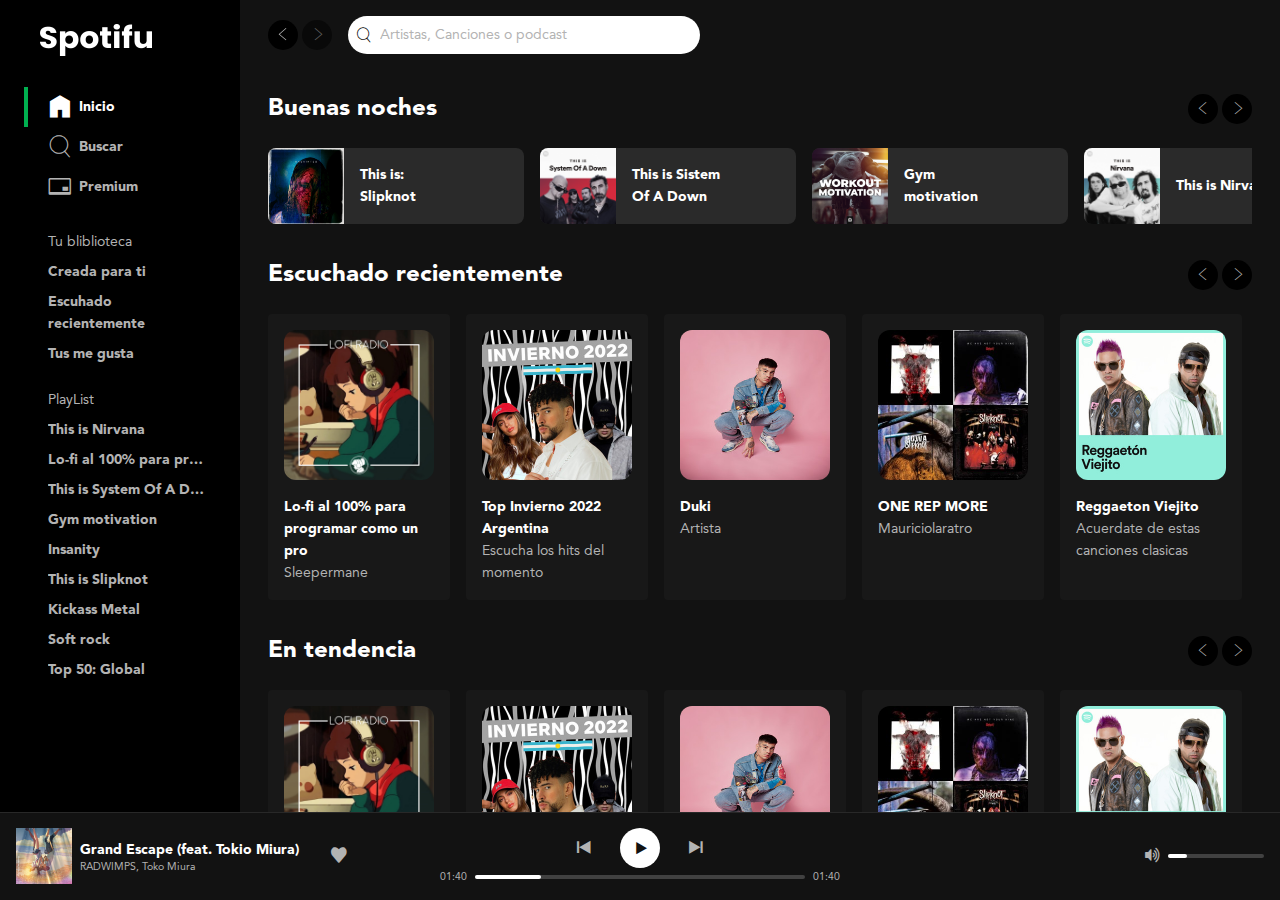
==== commit 67029e75: "Terminamos el primer layout de spotifu" ====
--- a/index.html
+++ b/index.html
@@ -31,682 +31,692 @@
     <meta name="theme-color" content="#ffffff">
 </head>
 <body class="body">
-    <div class="page">
-        <div class="sticky">
-            <div class="page-block">
-                <header class="header" aria-label="Barra superior y menú del usuario">
-                    <div class="navigation">
-                        <button class="navigation-prev" aria-label="Volver" title="Volver">
-                            <i class="icon-arrowLeft" aria-hidden="true"></i>
-                        </button>
-                        <button disabled class="navigation-next" aria-label="Avanzar" title="Avanzar">
-                            <i class="icon-arrowRight" aria-hidden="true"></i>
-                        </button>
-                    </div>
-                    <form class="search" action="" role="search" aria-label="Buscar por Artistas, Canciones o podcast">
-                        <i class="icon-search" aria-hidden="true"></i>
-                        <input type="search" placeholder="Artistas, Canciones o podcast">
-                    </form>
-                </header>
+    <div class="layout">
+        <div class="layout-block">
+            <div class="layout-sidebar">
+                <div class="sidebar">
+                    <header class="logo">
+                        <a href="/" aria-current="page">
+                            <img src="./images/spotifu-logo.png" class="logo-image" width="112" height="32" alt="Logo de Spotifu">
+                        </a>
+                    </header>
+                    <nav class="menu" aria-label="Principal">
+                        <ul class="menu-list">
+                            <li class="menuItem is-active">
+                                <a href="/" class="link" aria-current="page">
+                                    <i class="icon-home" aria-hidden="true"></i>
+                                    <span>Inicio</span>
+                                </a>
+                            </li>
+                            <li class="menuItem">
+                                <a href="/" class="link">
+                                    <i class="icon-search" aria-hidden="true"></i>
+                                    <span>Buscar</span>
+                                </a>
+                            </li>
+                            <li class="menuItem">
+                                <a href="/" class="link">
+                                    <i class="icon-creditCard" aria-hidden="true"></i>
+                                    <span>Premium</span>
+                                </a>
+                            </li>
+                        </ul>
+                    </nav>
+                    <nav class="list" aria-labelledby="library-navigation">
+                        <h2 class="list-title" id="library-navigation">Tu bliblioteca</h2>
+                        <ul class="list-content">
+                            <li class="list-item">
+                                <a href="#" class="link">Creada para ti</a>
+                            </li>
+                            <li class="list-item">
+                                <a href="#" class="link">Escuhado recientemente</a>
+                            </li>
+                            <li class="list-item">
+                                <a href="#" class="link">Tus me gusta</a>
+                            </li>
+                        </ul>
+                    </nav>
+                
+                    <nav class="list" aria-labelledby="playlist-navigation">
+                        <h2 class="list-title" id="playlist-navigation">PlayList</h2>
+                        <ul class="list-content">
+                            <li class="list-item">
+                                <span class="ellipsis">                        
+                                    <a href="#" class="link">This is Nirvana</a>
+                                </span>
+                            </li>
+                            <li class="list-item">
+                                <span class="ellipsis" title="Lo-fi al 100% para programar como un pro">
+                                    <a href="#" class="link">Lo-fi al 100% para programar como un pro</a>
+                                </span>
+                            </li>
+                            <li class="list-item">
+                                <span class="ellipsis" title="Para cantar en la ducha">
+                                    <a href="#" class="link">This is System Of A Down</a>
+                                </span>
+                            </li>
+                            <li class="list-item">
+                                <span class="ellipsis">
+                                    <a href="#" class="link">Gym motivation</a>
+                                </span>
+                            </li>
+                            <li class="list-item">
+                                <span class="ellipsis">
+                                    <a href="#" class="link">Insanity</a>
+                                </span>
+                            </li>
+                            <li class="list-item">
+                                <span class="ellipsis">                        
+                                    <a href="#" class="link">This is Slipknot</a>
+                                </span>
+                            </li>
+                            <li class="list-item">
+                                <span class="ellipsis">
+                                    <a href="#" class="link">Kickass Metal</a>
+                                </span>
+                            </li>
+                            <li class="list-item">
+                                <span class="ellipsis">
+                                    <a href="#" class="link">Soft rock</a>
+                                </span>
+                            </li>
+                            <li class="list-item">
+                                <span class="ellipsis">
+                                    <a href="#" class="link">Top 50: Global</a>
+                                </span>
+                            </li>
+                        </ul>
+                    </nav>
+                </div>
             </div>
-        </div> 
-        <main class="page-block">
-            <section class="playlistList" aria-labelledby="region1">
-                <div class="playlistList-top">
-                    <h2 class="playlistList-title" id="region1">
-                        Buenas noches
-                    </h2>
-                    <div class="navigation">
-                        <button class="navigation-prev" aria-label="Volver" title="Volver">
-                            <i class="icon-arrowLeft" aria-hidden="true"></i>
-                        </button>
-                        <button  class="navigation-next" aria-label="Avanzar" title="Avanzar">
-                            <i class="icon-arrowRight" aria-hidden="true"></i>
-                        </button>
-                    </div>
-                
-                </div>
-                <div class="playlistList-container">
-                    <div class="playlistB">
-                        <div class="playlistB-cover">
-                            <img src="./images/slipknot_album.webp" width="76" height="76" alt="Cover de la playlist This is Slipknot">
+            <div class="layout-main">
+                <div class="page">
+                    <div class="sticky">
+                        <div class="page-block">
+                            <header class="header" aria-label="Barra superior y menú del usuario">
+                                <div class="navigation">
+                                    <button class="navigation-prev" aria-label="Volver" title="Volver">
+                                        <i class="icon-arrowLeft" aria-hidden="true"></i>
+                                    </button>
+                                    <button disabled class="navigation-next" aria-label="Avanzar" title="Avanzar">
+                                        <i class="icon-arrowRight" aria-hidden="true"></i>
+                                    </button>
+                                </div>
+                                <form class="search" action="" role="search" aria-label="Buscar por Artistas, Canciones o podcast">
+                                    <i class="icon-search" aria-hidden="true"></i>
+                                    <input type="search" placeholder="Artistas, Canciones o podcast">
+                                </form>
+                            </header>
                         </div>
-                        <div class="playlistB-details">
-                            <h3 class="playlistB-title">This is: Slipknot</h3>
-                            <div class="playlistB-control">
-                                <button class="buttonIcon is-primary" title="Repoducir la playlist This is: Slipknot" aria-label="Repoducir la playlist This is: Slipknot">
-                                    <i class="icon-play" aria-hidden="true"></i>
-                                </button>
-                            </div>
-                        </div>
-                    </div>    
-                    
-                    <div class="playlistB">
-                        <div class="playlistB-cover">
-                            <img src="./images/sod.jpg" width="76" height="76" alt="Cover de la playlist This is Sistem Of A Down">
-                        </div>
-                        <div class="playlistB-details">
-                            <h3 class="playlistB-title">This is Sistem Of A Down</h3>
-                            <div class="playlistB-control">
-                                <button class="buttonIcon is-primary" title="Repoducir la playlist This is: Slipknot" aria-label="Repoducir la playlist This is: Slipknot">
-                                    <i class="icon-play" aria-hidden="true"></i>
-                                </button>
-                            </div>
-                        </div>
-                    </div>
-        
-                    <div class="playlistB">
-                        <div class="playlistB-cover">
-                            <img src="./images/gym-motivation.jpg" width="76" height="76" alt="Cover de la playlist Gym motivation">
-                        </div>
-                        <div class="playlistB-details">
-                            <h3 class="playlistB-title">Gym motivation</h3>
-                            <div class="playlistB-control">
-                                <button class="buttonIcon is-primary" title="Repoducir la playlist This is: Slipknot" aria-label="Repoducir la playlist This is: Slipknot">
-                                    <i class="icon-play" aria-hidden="true"></i>
-                                </button>
-                            </div>
-                        </div>
-                    </div>
-                
-                    <div class="playlistB">
-                        <div class="playlistB-cover">
-                            <img src="./images/nirvana.jpg" width="76" height="76" alt="Cover de la playlist This is Nirvana">
-                        </div>
-                        <div class="playlistB-details">
-                            <h3 class="playlistB-title">This is Nirvana</h3>
-                            <div class="playlistB-control">
-                                <button class="buttonIcon is-primary" title="Repoducir la playlist This is: Slipknot" aria-label="Repoducir la playlist This is: Slipknot">
-                                    <i class="icon-play" aria-hidden="true"></i>
-                                </button>
-                            </div>
-                        </div>
-                    </div>    
-        
-                    <div class="playlistB">
-                        <div class="playlistB-cover">
-                            <img src="./images/insanity.jpg" width="76" height="76" alt="Cover de la playlist Insinaty">
-                        </div>
-                        <div class="playlistB-details">
-                            <h3 class="playlistB-title">Insanity</h3>
-                            <div class="playlistB-control">
-                                <button class="buttonIcon is-primary" title="Repoducir la playlist This is: Slipknot" aria-label="Repoducir la playlist This is: Slipknot">
-                                    <i class="icon-play" aria-hidden="true"></i>
-                                </button>
-                            </div>
-                        </div>
-                    </div>    
-        
-                    <div class="playlistB">
-                        <div class="playlistB-cover">
-                            <img src="./images/kickass-metal.jpg" width="76" height="76" alt="Cover de la playlist Kickass metal">
-                        </div>
-                        <div class="playlistB-details">
-                            <h3 class="playlistB-title">Kickass metal</h3>
-                            <div class="playlistB-control">
-                                <button class="buttonIcon is-primary" title="Repoducir la playlist This is: Slipknot" aria-label="Repoducir la playlist This is: Slipknot">
-                                    <i class="icon-play" aria-hidden="true"></i>
-                                </button>
-                            </div>
-                        </div>
-                    </div>    
-        
-                    <div class="playlistB">
-                        <div class="playlistB-cover">
-                            <img src="./images/soft-rock.jpg" width="76" height="76" alt="Cover de la playlist Soft rock">
-                        </div>
-                        <div class="playlistB-details">
-                            <h3 class="playlistB-title">Soft rock</h3>
-                            <div class="playlistB-control">
-                                <button class="buttonIcon is-primary" title="Repoducir la playlist This is: Slipknot" aria-label="Repoducir la playlist This is: Slipknot">
-                                    <i class="icon-play" aria-hidden="true"></i>
-                                </button>
-                            </div>
-                        </div>
-                    </div>    
-        
-                    <div class="playlistB">
-                        <div class="playlistB-cover">
-                            <img src="./images/top50.jpg" width="76" height="76" alt="Cover de la playlist Top 50: Global">
-                        </div>
-                        <div class="playlistB-details">
-                            <h3 class="playlistB-title">Top 50: Global</h3>
-                            <div class="playlistB-control">
-                                <button class="buttonIcon is-primary" title="Repoducir la playlist This is: Slipknot" aria-label="Repoducir la playlist This is: Slipknot">
-                                    <i class="icon-play" aria-hidden="true"></i>
-                                </button>
-                            </div>
-                        </div>
-                    </div>    
-        
-                    <div class="playlistB">
-                        <div class="playlistB-cover">
-                            <img src="./images/lofi-girl.jpeg" width="76" height="76" alt="Cover de la playlist Lo-fi al 100% para programar como un pro">
-                        </div>
-                        <div class="playlistB-details">
-                            <h3 class="playlistB-title">Lo-fi al 100%</h3>
-                            <div class="playlistB-control">
-                                <button class="buttonIcon is-primary" title="Repoducir la playlist This is: Slipknot" aria-label="Repoducir la playlist This is: Slipknot">
-                                    <i class="icon-play" aria-hidden="true"></i>
-                                </button>
-                            </div>
-                        </div>
-                    </div>    
-        
-                </div>
-            </section>
-            <section class="playlistList" aria-labelledby="region2">
-                <div class="playlistList-top">
-                    <h2 class="playlistList-title" id="region2">
-                        Escuchado recientemente
-                    </h2>
-                    <div class="navigation">
-                        <button class="navigation-prev" aria-label="Volver" title="Volver">
-                            <i class="icon-arrowLeft" aria-hidden="true"></i>
-                        </button>
-                        <button  class="navigation-next" aria-label="Avanzar" title="Avanzar">
-                            <i class="icon-arrowRight" aria-hidden="true"></i>
-                        </button>
-                    </div>
-                
-                </div>
-                <div class="playlistList-container">
-                    <div class="playlistA">
-                        <div class="playlistA-cover">
-                            <img src="./images/lofi-girl.jpeg" width="150" height="150" alt="Cover de la playlist lo-fi al 100% para programar como un pro">
-                            <button class="buttonIcon is-primary" aria-label="Reproducir" title="Reproducir">
-                                <i class="icon-play" aria-hidden="true"></i>
-                            </button>
-                        </div>
-                        <h3 class="playlistA-title">Lo-fi al 100% para programar como un pro</h3>
-                        <h4 class="playlistA-description">Sleepermane</h4>
-                    </div>
-        
-                    <div class="playlistA">
-                        <div class="playlistA-cover">
-                            <img src="./images/top-invierno.jpg" width="150" height="150" alt="Cover de la playlist Top Invierno 2022 Argentina">
-                            <button class="buttonIcon is-primary" aria-label="Reproducir" title="Reproducir">
-                                <i class="icon-play" aria-hidden="true"></i>
-                            </button>
-                        </div>
-                        <h3 class="playlistA-title">Top Invierno 2022 Argentina</h3>
-                        <h4 class="playlistA-description">Escucha los hits del momento</h4>
-                    </div>
-        
-                    <div class="playlistA">
-                        <div class="playlistA-cover">
-                            <img src="./images/duki.jpg" width="150" height="150" alt="Cover del Artista Duki">
-                            <button class="buttonIcon is-primary" aria-label="Reproducir" title="Reproducir">
-                                <i class="icon-play" aria-hidden="true"></i>
-                            </button>
-                        </div>
-                        <h3 class="playlistA-title">Duki</h3>
-                        <h4 class="playlistA-description">Artista</h4>
-                    </div>
-                
-                    <div class="playlistA">
-                        <div class="playlistA-cover">
-                            <img src="./images/one-rep-more.jpg" width="150" height="150" alt="Cover de la playlist ONE REP MORE">
-                            <button class="buttonIcon is-primary" aria-label="Reproducir" title="Reproducir">
-                                <i class="icon-play" aria-hidden="true"></i>
-                            </button>
-                        </div>
-                        <h3 class="playlistA-title">ONE REP MORE</h3>
-                        <h4 class="playlistA-description">Mauriciolaratro</h4>
-                    </div>
-        
-                    <div class="playlistA">
-                        <div class="playlistA-cover">
-                            <img src="./images/reggaeton-viejito.jpg" width="150" height="150" alt="Cover de la playlist Reggaeton Viejito">
-                            <button class="buttonIcon is-primary" aria-label="Reproducir" title="Reproducir">
-                                <i class="icon-play" aria-hidden="true"></i>
-                            </button>
-                        </div>
-                        <h3 class="playlistA-title">Reggaeton Viejito</h3>
-                        <h4 class="playlistA-description">Acuerdate de estas canciones clasicas</h4>
-                    </div>
-        
-                    <div class="playlistA">
-                        <div class="playlistA-cover">
-                            <img src="./images/gold-school.jpg" width="150" height="150" alt="Cover de la playlist Gold School">
-                            <button class="buttonIcon is-primary" aria-label="Reproducir" title="Reproducir">
-                                <i class="icon-play" aria-hidden="true"></i>
-                            </button>
-                        </div>
-                        <h3 class="playlistA-title">Gold School</h3>
-                        <h4 class="playlistA-description">Taking it way back!</h4>
-                    </div>
-                
-                    <div class="playlistA">
-                        <div class="playlistA-cover">
-                            <img src="./images/lista-pop.jpg" width="150" height="150" alt="Cover de la playlist La Lista Pop">
-                            <button class="buttonIcon is-primary" aria-label="Reproducir" title="Reproducir">
-                                <i class="icon-play" aria-hidden="true"></i>
-                            </button>
-                        </div>
-                        <h3 class="playlistA-title">La Lista Pop</h3>
-                        <h4 class="playlistA-description">Los éxitos del Pop latino</h4>
-                    </div>
-        
-                    <div class="playlistA">
-                        <div class="playlistA-cover">
-                            <img src="./images/hits-urbanos.jpg" width="150" height="150" alt="Cover de la playlist Hits urbanos">
-                            <button class="buttonIcon is-primary" aria-label="Reproducir" title="Reproducir">
-                                <i class="icon-play" aria-hidden="true"></i>
-                            </button>
-                        </div>
-                        <h3 class="playlistA-title">Hits urbanos</h3>
-                        <h4 class="playlistA-description">Éxitos utbanos de Latinoamerica</h4>
-                    </div>
-        
-                    <div class="playlistA">
-                        <div class="playlistA-cover">
-                            <img src="./images/dope.jpg" width="150" height="150" alt="Cover de la playlist DOPE">
-                            <button class="buttonIcon is-primary" aria-label="Reproducir" title="Reproducir">
-                                <i class="icon-play" aria-hidden="true"></i>
-                            </button>
-                        </div>
-                        <h3 class="playlistA-title">DOPE</h3>
-                        <h4 class="playlistA-description">Hip-hop hits</h4>
-                    </div>
-                
-                </div>
-            </section>
-            <section class="playlistList" aria-labelledby="region3">
-                <div class="playlistList-top">
-                    <h2 class="playlistList-title" id="region3">
-                        En tendencia
-                    </h2>
-                    <div class="navigation">
-                        <button class="navigation-prev" aria-label="Volver" title="Volver">
-                            <i class="icon-arrowLeft" aria-hidden="true"></i>
-                        </button>
-                        <button  class="navigation-next" aria-label="Avanzar" title="Avanzar">
-                            <i class="icon-arrowRight" aria-hidden="true"></i>
-                        </button>
-                    </div>
-                
-                </div>
-                <div class="playlistList-container">
-                    <div class="playlistA">
-                        <div class="playlistA-cover">
-                            <img src="./images/lofi-girl.jpeg" width="150" height="150" alt="Cover de la playlist lo-fi al 100% para programar como un pro">
-                            <button class="buttonIcon is-primary" aria-label="Reproducir" title="Reproducir">
-                                <i class="icon-play" aria-hidden="true"></i>
-                            </button>
-                        </div>
-                        <h3 class="playlistA-title">Lo-fi al 100% para programar como un pro</h3>
-                        <h4 class="playlistA-description">Sleepermane</h4>
-                    </div>
-        
-                    <div class="playlistA">
-                        <div class="playlistA-cover">
-                            <img src="./images/top-invierno.jpg" width="150" height="150" alt="Cover de la playlist Top Invierno 2022 Argentina">
-                            <button class="buttonIcon is-primary" aria-label="Reproducir" title="Reproducir">
-                                <i class="icon-play" aria-hidden="true"></i>
-                            </button>
-                        </div>
-                        <h3 class="playlistA-title">Top Invierno 2022 Argentina</h3>
-                        <h4 class="playlistA-description">Escucha los hits del momento</h4>
-                    </div>
-        
-                    <div class="playlistA">
-                        <div class="playlistA-cover">
-                            <img src="./images/duki.jpg" width="150" height="150" alt="Cover del Artista Duki">
-                            <button class="buttonIcon is-primary" aria-label="Reproducir" title="Reproducir">
-                                <i class="icon-play" aria-hidden="true"></i>
-                            </button>
-                        </div>
-                        <h3 class="playlistA-title">Duki</h3>
-                        <h4 class="playlistA-description">Artista</h4>
-                    </div>
-                
-                    <div class="playlistA">
-                        <div class="playlistA-cover">
-                            <img src="./images/one-rep-more.jpg" width="150" height="150" alt="Cover de la playlist ONE REP MORE">
-                            <button class="buttonIcon is-primary" aria-label="Reproducir" title="Reproducir">
-                                <i class="icon-play" aria-hidden="true"></i>
-                            </button>
-                        </div>
-                        <h3 class="playlistA-title">ONE REP MORE</h3>
-                        <h4 class="playlistA-description">Mauriciolaratro</h4>
-                    </div>
-        
-                    <div class="playlistA">
-                        <div class="playlistA-cover">
-                            <img src="./images/reggaeton-viejito.jpg" width="150" height="150" alt="Cover de la playlist Reggaeton Viejito">
-                            <button class="buttonIcon is-primary" aria-label="Reproducir" title="Reproducir">
-                                <i class="icon-play" aria-hidden="true"></i>
-                            </button>
-                        </div>
-                        <h3 class="playlistA-title">Reggaeton Viejito</h3>
-                        <h4 class="playlistA-description">Acuerdate de estas canciones clasicas</h4>
-                    </div>
-        
-                    <div class="playlistA">
-                        <div class="playlistA-cover">
-                            <img src="./images/gold-school.jpg" width="150" height="150" alt="Cover de la playlist Gold School">
-                            <button class="buttonIcon is-primary" aria-label="Reproducir" title="Reproducir">
-                                <i class="icon-play" aria-hidden="true"></i>
-                            </button>
-                        </div>
-                        <h3 class="playlistA-title">Gold School</h3>
-                        <h4 class="playlistA-description">Taking it way back!</h4>
-                    </div>
-                
-                    <div class="playlistA">
-                        <div class="playlistA-cover">
-                            <img src="./images/lista-pop.jpg" width="150" height="150" alt="Cover de la playlist La Lista Pop">
-                            <button class="buttonIcon is-primary" aria-label="Reproducir" title="Reproducir">
-                                <i class="icon-play" aria-hidden="true"></i>
-                            </button>
-                        </div>
-                        <h3 class="playlistA-title">La Lista Pop</h3>
-                        <h4 class="playlistA-description">Los éxitos del Pop latino</h4>
-                    </div>
-        
-                    <div class="playlistA">
-                        <div class="playlistA-cover">
-                            <img src="./images/hits-urbanos.jpg" width="150" height="150" alt="Cover de la playlist Hits urbanos">
-                            <button class="buttonIcon is-primary" aria-label="Reproducir" title="Reproducir">
-                                <i class="icon-play" aria-hidden="true"></i>
-                            </button>
-                        </div>
-                        <h3 class="playlistA-title">Hits urbanos</h3>
-                        <h4 class="playlistA-description">Éxitos utbanos de Latinoamerica</h4>
-                    </div>
-        
-                    <div class="playlistA">
-                        <div class="playlistA-cover">
-                            <img src="./images/dope.jpg" width="150" height="150" alt="Cover de la playlist DOPE">
-                            <button class="buttonIcon is-primary" aria-label="Reproducir" title="Reproducir">
-                                <i class="icon-play" aria-hidden="true"></i>
-                            </button>
-                        </div>
-                        <h3 class="playlistA-title">DOPE</h3>
-                        <h4 class="playlistA-description">Hip-hop hits</h4>
-                    </div>
-                
-                </div>
-            </section>
-            <section class="playlistList" aria-labelledby="region4">
-                <div class="playlistList-top">
-                    <h2 class="playlistList-title" id="region4">
-                        Sugerencias para hoy
-                    </h2>
-                    <div class="navigation">
-                        <button class="navigation-prev" aria-label="Volver" title="Volver">
-                            <i class="icon-arrowLeft" aria-hidden="true"></i>
-                        </button>
-                        <button  class="navigation-next" aria-label="Avanzar" title="Avanzar">
-                            <i class="icon-arrowRight" aria-hidden="true"></i>
-                        </button>
-                    </div>
-                
-                </div>
-                <div class="playlistList-container">
-                    <div class="playlistA">
-                        <div class="playlistA-cover">
-                            <img src="./images/lofi-girl.jpeg" width="150" height="150" alt="Cover de la playlist lo-fi al 100% para programar como un pro">
-                            <button class="buttonIcon is-primary" aria-label="Reproducir" title="Reproducir">
-                                <i class="icon-play" aria-hidden="true"></i>
-                            </button>
-                        </div>
-                        <h3 class="playlistA-title">Lo-fi al 100% para programar como un pro</h3>
-                        <h4 class="playlistA-description">Sleepermane</h4>
-                    </div>
-        
-                    <div class="playlistA">
-                        <div class="playlistA-cover">
-                            <img src="./images/top-invierno.jpg" width="150" height="150" alt="Cover de la playlist Top Invierno 2022 Argentina">
-                            <button class="buttonIcon is-primary" aria-label="Reproducir" title="Reproducir">
-                                <i class="icon-play" aria-hidden="true"></i>
-                            </button>
-                        </div>
-                        <h3 class="playlistA-title">Top Invierno 2022 Argentina</h3>
-                        <h4 class="playlistA-description">Escucha los hits del momento</h4>
-                    </div>
-        
-                    <div class="playlistA">
-                        <div class="playlistA-cover">
-                            <img src="./images/duki.jpg" width="150" height="150" alt="Cover del Artista Duki">
-                            <button class="buttonIcon is-primary" aria-label="Reproducir" title="Reproducir">
-                                <i class="icon-play" aria-hidden="true"></i>
-                            </button>
-                        </div>
-                        <h3 class="playlistA-title">Duki</h3>
-                        <h4 class="playlistA-description">Artista</h4>
-                    </div>
-                
-                    <div class="playlistA">
-                        <div class="playlistA-cover">
-                            <img src="./images/one-rep-more.jpg" width="150" height="150" alt="Cover de la playlist ONE REP MORE">
-                            <button class="buttonIcon is-primary" aria-label="Reproducir" title="Reproducir">
-                                <i class="icon-play" aria-hidden="true"></i>
-                            </button>
-                        </div>
-                        <h3 class="playlistA-title">ONE REP MORE</h3>
-                        <h4 class="playlistA-description">Mauriciolaratro</h4>
-                    </div>
-        
-                    <div class="playlistA">
-                        <div class="playlistA-cover">
-                            <img src="./images/reggaeton-viejito.jpg" width="150" height="150" alt="Cover de la playlist Reggaeton Viejito">
-                            <button class="buttonIcon is-primary" aria-label="Reproducir" title="Reproducir">
-                                <i class="icon-play" aria-hidden="true"></i>
-                            </button>
-                        </div>
-                        <h3 class="playlistA-title">Reggaeton Viejito</h3>
-                        <h4 class="playlistA-description">Acuerdate de estas canciones clasicas</h4>
-                    </div>
-        
-                    <div class="playlistA">
-                        <div class="playlistA-cover">
-                            <img src="./images/gold-school.jpg" width="150" height="150" alt="Cover de la playlist Gold School">
-                            <button class="buttonIcon is-primary" aria-label="Reproducir" title="Reproducir">
-                                <i class="icon-play" aria-hidden="true"></i>
-                            </button>
-                        </div>
-                        <h3 class="playlistA-title">Gold School</h3>
-                        <h4 class="playlistA-description">Taking it way back!</h4>
-                    </div>
-                
-                    <div class="playlistA">
-                        <div class="playlistA-cover">
-                            <img src="./images/lista-pop.jpg" width="150" height="150" alt="Cover de la playlist La Lista Pop">
-                            <button class="buttonIcon is-primary" aria-label="Reproducir" title="Reproducir">
-                                <i class="icon-play" aria-hidden="true"></i>
-                            </button>
-                        </div>
-                        <h3 class="playlistA-title">La Lista Pop</h3>
-                        <h4 class="playlistA-description">Los éxitos del Pop latino</h4>
-                    </div>
-        
-                    <div class="playlistA">
-                        <div class="playlistA-cover">
-                            <img src="./images/hits-urbanos.jpg" width="150" height="150" alt="Cover de la playlist Hits urbanos">
-                            <button class="buttonIcon is-primary" aria-label="Reproducir" title="Reproducir">
-                                <i class="icon-play" aria-hidden="true"></i>
-                            </button>
-                        </div>
-                        <h3 class="playlistA-title">Hits urbanos</h3>
-                        <h4 class="playlistA-description">Éxitos utbanos de Latinoamerica</h4>
-                    </div>
-        
-                    <div class="playlistA">
-                        <div class="playlistA-cover">
-                            <img src="./images/dope.jpg" width="150" height="150" alt="Cover de la playlist DOPE">
-                            <button class="buttonIcon is-primary" aria-label="Reproducir" title="Reproducir">
-                                <i class="icon-play" aria-hidden="true"></i>
-                            </button>
-                        </div>
-                        <h3 class="playlistA-title">DOPE</h3>
-                        <h4 class="playlistA-description">Hip-hop hits</h4>
-                    </div>
-                
-                </div>
-            </section>
-
-        </main>
-    </div>
-
-    <div class="sidebar">
-        <header class="logo">
-            <a href="/" aria-current="page">
-                <img src="./images/spotifu-logo.png" class="logo-image" width="112" height="32" alt="Logo de Spotifu">
-            </a>
-        </header>
-        <nav class="menu" aria-label="Principal">
-            <ul class="menu-list">
-                <li class="menuItem is-active">
-                    <a href="/" class="link" aria-current="page">
-                        <i class="icon-home" aria-hidden="true"></i>
-                        <span>Inicio</span>
-                    </a>
-                </li>
-                <li class="menuItem">
-                    <a href="/" class="link">
-                        <i class="icon-search" aria-hidden="true"></i>
-                        <span>Buscar</span>
-                    </a>
-                </li>
-                <li class="menuItem">
-                    <a href="/" class="link">
-                        <i class="icon-creditCard" aria-hidden="true"></i>
-                        <span>Premium</span>
-                    </a>
-                </li>
-            </ul>
-        </nav>
-        <nav class="list" aria-labelledby="library-navigation">
-            <h2 class="list-title" id="library-navigation">Tu bliblioteca</h2>
-            <ul class="list-content">
-                <li class="list-item">
-                    <a href="#" class="link">Creada para ti</a>
-                </li>
-                <li class="list-item">
-                    <a href="#" class="link">Escuhado recientemente</a>
-                </li>
-                <li class="list-item">
-                    <a href="#" class="link">Tus me gusta</a>
-                </li>
-            </ul>
-        </nav>
-    
-        <nav class="list" aria-labelledby="playlist-navigation">
-            <h2 class="list-title" id="playlist-navigation">PlayList</h2>
-            <ul class="list-content">
-                <li class="list-item">
-                    <span class="ellipsis">                        
-                        <a href="#" class="link">This is Nirvana</a>
-                    </span>
-                </li>
-                <li class="list-item">
-                    <span class="ellipsis" title="Lo-fi al 100% para programar como un pro">
-                        <a href="#" class="link">Lo-fi al 100% para programar como un pro</a>
-                    </span>
-                </li>
-                <li class="list-item">
-                    <span class="ellipsis" title="Para cantar en la ducha">
-                        <a href="#" class="link">This is System Of A Down</a>
-                    </span>
-                </li>
-                <li class="list-item">
-                    <span class="ellipsis">
-                        <a href="#" class="link">Gym motivation</a>
-                    </span>
-                </li>
-                <li class="list-item">
-                    <span class="ellipsis">
-                        <a href="#" class="link">Insanity</a>
-                    </span>
-                </li>
-                <li class="list-item">
-                    <span class="ellipsis">                        
-                        <a href="#" class="link">This is Slipknot</a>
-                    </span>
-                </li>
-                <li class="list-item">
-                    <span class="ellipsis">
-                        <a href="#" class="link">Kickass Metal</a>
-                    </span>
-                </li>
-                <li class="list-item">
-                    <span class="ellipsis">
-                        <a href="#" class="link">Soft rock</a>
-                    </span>
-                </li>
-                <li class="list-item">
-                    <span class="ellipsis">
-                        <a href="#" class="link">Top 50: Global</a>
-                    </span>
-                </li>
-            </ul>
-        </nav>
-    </div>
-
-    <div class="player">
-        <div class="player-nowPlaying">
-            <div class="nowPlaying">
-                <div class="nowPlaying-cover">
-                    <img src="./images/grand-escape.png" alt="Portada de Grand Escape (feat. Tokio Miura) de RADWIMPS, Toko Miura" title="Portada de Grand Escape (feat. Tokio Miura) de RADWIMPS, Toko Miura">
-                </div>
-                <div class="nowPlaying-details">
-                    <div class="nowPlaying-description">
-                        <a href="#song" class="nowPlaying-title">
-                            Grand Escape (feat. Tokio Miura)
-                        </a>
-                        <a href="#RADWIMPS" class="nowPlaying-artist">
-                            RADWIMPS, Toko Miura
-                        </a>
-                    </div>
-                    <div class="nowPlaying-actions">
-                        <button class="player-control" role="switch" aria-label="Guardar en tu biblioteca" title="Guardar en tu biblioteca">
-                            <i class="icon-heart" aria-hidden="true" ></i>
-                        </button>        
-                    </div>
+                    </div> 
+                    <main class="page-block">
+                        <section class="playlistList" aria-labelledby="region1">
+                            <div class="playlistList-top">
+                                <h2 class="playlistList-title" id="region1">
+                                    Buenas noches
+                                </h2>
+                                <div class="navigation">
+                                    <button class="navigation-prev" aria-label="Volver" title="Volver">
+                                        <i class="icon-arrowLeft" aria-hidden="true"></i>
+                                    </button>
+                                    <button  class="navigation-next" aria-label="Avanzar" title="Avanzar">
+                                        <i class="icon-arrowRight" aria-hidden="true"></i>
+                                    </button>
+                                </div>
+                            
+                            </div>
+                            <div class="playlistList-container">
+                                <div class="playlistB">
+                                    <div class="playlistB-cover">
+                                        <img src="./images/slipknot_album.webp" width="76" height="76" alt="Cover de la playlist This is Slipknot">
+                                    </div>
+                                    <div class="playlistB-details">
+                                        <h3 class="playlistB-title">This is: Slipknot</h3>
+                                        <div class="playlistB-control">
+                                            <button class="buttonIcon is-primary" title="Repoducir la playlist This is: Slipknot" aria-label="Repoducir la playlist This is: Slipknot">
+                                                <i class="icon-play" aria-hidden="true"></i>
+                                            </button>
+                                        </div>
+                                    </div>
+                                </div>    
+                                
+                                <div class="playlistB">
+                                    <div class="playlistB-cover">
+                                        <img src="./images/sod.jpg" width="76" height="76" alt="Cover de la playlist This is Sistem Of A Down">
+                                    </div>
+                                    <div class="playlistB-details">
+                                        <h3 class="playlistB-title">This is Sistem Of A Down</h3>
+                                        <div class="playlistB-control">
+                                            <button class="buttonIcon is-primary" title="Repoducir la playlist This is: Slipknot" aria-label="Repoducir la playlist This is: Slipknot">
+                                                <i class="icon-play" aria-hidden="true"></i>
+                                            </button>
+                                        </div>
+                                    </div>
+                                </div>
+                    
+                                <div class="playlistB">
+                                    <div class="playlistB-cover">
+                                        <img src="./images/gym-motivation.jpg" width="76" height="76" alt="Cover de la playlist Gym motivation">
+                                    </div>
+                                    <div class="playlistB-details">
+                                        <h3 class="playlistB-title">Gym motivation</h3>
+                                        <div class="playlistB-control">
+                                            <button class="buttonIcon is-primary" title="Repoducir la playlist This is: Slipknot" aria-label="Repoducir la playlist This is: Slipknot">
+                                                <i class="icon-play" aria-hidden="true"></i>
+                                            </button>
+                                        </div>
+                                    </div>
+                                </div>
+                            
+                                <div class="playlistB">
+                                    <div class="playlistB-cover">
+                                        <img src="./images/nirvana.jpg" width="76" height="76" alt="Cover de la playlist This is Nirvana">
+                                    </div>
+                                    <div class="playlistB-details">
+                                        <h3 class="playlistB-title">This is Nirvana</h3>
+                                        <div class="playlistB-control">
+                                            <button class="buttonIcon is-primary" title="Repoducir la playlist This is: Slipknot" aria-label="Repoducir la playlist This is: Slipknot">
+                                                <i class="icon-play" aria-hidden="true"></i>
+                                            </button>
+                                        </div>
+                                    </div>
+                                </div>    
+                    
+                                <div class="playlistB">
+                                    <div class="playlistB-cover">
+                                        <img src="./images/insanity.jpg" width="76" height="76" alt="Cover de la playlist Insinaty">
+                                    </div>
+                                    <div class="playlistB-details">
+                                        <h3 class="playlistB-title">Insanity</h3>
+                                        <div class="playlistB-control">
+                                            <button class="buttonIcon is-primary" title="Repoducir la playlist This is: Slipknot" aria-label="Repoducir la playlist This is: Slipknot">
+                                                <i class="icon-play" aria-hidden="true"></i>
+                                            </button>
+                                        </div>
+                                    </div>
+                                </div>    
+                    
+                                <div class="playlistB">
+                                    <div class="playlistB-cover">
+                                        <img src="./images/kickass-metal.jpg" width="76" height="76" alt="Cover de la playlist Kickass metal">
+                                    </div>
+                                    <div class="playlistB-details">
+                                        <h3 class="playlistB-title">Kickass metal</h3>
+                                        <div class="playlistB-control">
+                                            <button class="buttonIcon is-primary" title="Repoducir la playlist This is: Slipknot" aria-label="Repoducir la playlist This is: Slipknot">
+                                                <i class="icon-play" aria-hidden="true"></i>
+                                            </button>
+                                        </div>
+                                    </div>
+                                </div>    
+                    
+                                <div class="playlistB">
+                                    <div class="playlistB-cover">
+                                        <img src="./images/soft-rock.jpg" width="76" height="76" alt="Cover de la playlist Soft rock">
+                                    </div>
+                                    <div class="playlistB-details">
+                                        <h3 class="playlistB-title">Soft rock</h3>
+                                        <div class="playlistB-control">
+                                            <button class="buttonIcon is-primary" title="Repoducir la playlist This is: Slipknot" aria-label="Repoducir la playlist This is: Slipknot">
+                                                <i class="icon-play" aria-hidden="true"></i>
+                                            </button>
+                                        </div>
+                                    </div>
+                                </div>    
+                    
+                                <div class="playlistB">
+                                    <div class="playlistB-cover">
+                                        <img src="./images/top50.jpg" width="76" height="76" alt="Cover de la playlist Top 50: Global">
+                                    </div>
+                                    <div class="playlistB-details">
+                                        <h3 class="playlistB-title">Top 50: Global</h3>
+                                        <div class="playlistB-control">
+                                            <button class="buttonIcon is-primary" title="Repoducir la playlist This is: Slipknot" aria-label="Repoducir la playlist This is: Slipknot">
+                                                <i class="icon-play" aria-hidden="true"></i>
+                                            </button>
+                                        </div>
+                                    </div>
+                                </div>    
+                    
+                                <div class="playlistB">
+                                    <div class="playlistB-cover">
+                                        <img src="./images/lofi-girl.jpeg" width="76" height="76" alt="Cover de la playlist Lo-fi al 100% para programar como un pro">
+                                    </div>
+                                    <div class="playlistB-details">
+                                        <h3 class="playlistB-title">Lo-fi al 100%</h3>
+                                        <div class="playlistB-control">
+                                            <button class="buttonIcon is-primary" title="Repoducir la playlist This is: Slipknot" aria-label="Repoducir la playlist This is: Slipknot">
+                                                <i class="icon-play" aria-hidden="true"></i>
+                                            </button>
+                                        </div>
+                                    </div>
+                                </div>    
+                    
+                            </div>
+                        </section>
+                        <section class="playlistList" aria-labelledby="region2">
+                            <div class="playlistList-top">
+                                <h2 class="playlistList-title" id="region2">
+                                    Escuchado recientemente
+                                </h2>
+                                <div class="navigation">
+                                    <button class="navigation-prev" aria-label="Volver" title="Volver">
+                                        <i class="icon-arrowLeft" aria-hidden="true"></i>
+                                    </button>
+                                    <button  class="navigation-next" aria-label="Avanzar" title="Avanzar">
+                                        <i class="icon-arrowRight" aria-hidden="true"></i>
+                                    </button>
+                                </div>
+                            
+                            </div>
+                            <div class="playlistList-container">
+                                <div class="playlistA">
+                                    <div class="playlistA-cover">
+                                        <img src="./images/lofi-girl.jpeg" width="150" height="150" alt="Cover de la playlist lo-fi al 100% para programar como un pro">
+                                        <button class="buttonIcon is-primary" aria-label="Reproducir" title="Reproducir">
+                                            <i class="icon-play" aria-hidden="true"></i>
+                                        </button>
+                                    </div>
+                                    <h3 class="playlistA-title">Lo-fi al 100% para programar como un pro</h3>
+                                    <h4 class="playlistA-description">Sleepermane</h4>
+                                </div>
+                    
+                                <div class="playlistA">
+                                    <div class="playlistA-cover">
+                                        <img src="./images/top-invierno.jpg" width="150" height="150" alt="Cover de la playlist Top Invierno 2022 Argentina">
+                                        <button class="buttonIcon is-primary" aria-label="Reproducir" title="Reproducir">
+                                            <i class="icon-play" aria-hidden="true"></i>
+                                        </button>
+                                    </div>
+                                    <h3 class="playlistA-title">Top Invierno 2022 Argentina</h3>
+                                    <h4 class="playlistA-description">Escucha los hits del momento</h4>
+                                </div>
+                    
+                                <div class="playlistA">
+                                    <div class="playlistA-cover">
+                                        <img src="./images/duki.jpg" width="150" height="150" alt="Cover del Artista Duki">
+                                        <button class="buttonIcon is-primary" aria-label="Reproducir" title="Reproducir">
+                                            <i class="icon-play" aria-hidden="true"></i>
+                                        </button>
+                                    </div>
+                                    <h3 class="playlistA-title">Duki</h3>
+                                    <h4 class="playlistA-description">Artista</h4>
+                                </div>
+                            
+                                <div class="playlistA">
+                                    <div class="playlistA-cover">
+                                        <img src="./images/one-rep-more.jpg" width="150" height="150" alt="Cover de la playlist ONE REP MORE">
+                                        <button class="buttonIcon is-primary" aria-label="Reproducir" title="Reproducir">
+                                            <i class="icon-play" aria-hidden="true"></i>
+                                        </button>
+                                    </div>
+                                    <h3 class="playlistA-title">ONE REP MORE</h3>
+                                    <h4 class="playlistA-description">Mauriciolaratro</h4>
+                                </div>
+                    
+                                <div class="playlistA">
+                                    <div class="playlistA-cover">
+                                        <img src="./images/reggaeton-viejito.jpg" width="150" height="150" alt="Cover de la playlist Reggaeton Viejito">
+                                        <button class="buttonIcon is-primary" aria-label="Reproducir" title="Reproducir">
+                                            <i class="icon-play" aria-hidden="true"></i>
+                                        </button>
+                                    </div>
+                                    <h3 class="playlistA-title">Reggaeton Viejito</h3>
+                                    <h4 class="playlistA-description">Acuerdate de estas canciones clasicas</h4>
+                                </div>
+                    
+                                <div class="playlistA">
+                                    <div class="playlistA-cover">
+                                        <img src="./images/gold-school.jpg" width="150" height="150" alt="Cover de la playlist Gold School">
+                                        <button class="buttonIcon is-primary" aria-label="Reproducir" title="Reproducir">
+                                            <i class="icon-play" aria-hidden="true"></i>
+                                        </button>
+                                    </div>
+                                    <h3 class="playlistA-title">Gold School</h3>
+                                    <h4 class="playlistA-description">Taking it way back!</h4>
+                                </div>
+                            
+                                <div class="playlistA">
+                                    <div class="playlistA-cover">
+                                        <img src="./images/lista-pop.jpg" width="150" height="150" alt="Cover de la playlist La Lista Pop">
+                                        <button class="buttonIcon is-primary" aria-label="Reproducir" title="Reproducir">
+                                            <i class="icon-play" aria-hidden="true"></i>
+                                        </button>
+                                    </div>
+                                    <h3 class="playlistA-title">La Lista Pop</h3>
+                                    <h4 class="playlistA-description">Los éxitos del Pop latino</h4>
+                                </div>
+                    
+                                <div class="playlistA">
+                                    <div class="playlistA-cover">
+                                        <img src="./images/hits-urbanos.jpg" width="150" height="150" alt="Cover de la playlist Hits urbanos">
+                                        <button class="buttonIcon is-primary" aria-label="Reproducir" title="Reproducir">
+                                            <i class="icon-play" aria-hidden="true"></i>
+                                        </button>
+                                    </div>
+                                    <h3 class="playlistA-title">Hits urbanos</h3>
+                                    <h4 class="playlistA-description">Éxitos utbanos de Latinoamerica</h4>
+                                </div>
+                    
+                                <div class="playlistA">
+                                    <div class="playlistA-cover">
+                                        <img src="./images/dope.jpg" width="150" height="150" alt="Cover de la playlist DOPE">
+                                        <button class="buttonIcon is-primary" aria-label="Reproducir" title="Reproducir">
+                                            <i class="icon-play" aria-hidden="true"></i>
+                                        </button>
+                                    </div>
+                                    <h3 class="playlistA-title">DOPE</h3>
+                                    <h4 class="playlistA-description">Hip-hop hits</h4>
+                                </div>
+                            
+                            </div>
+                        </section>
+                        <section class="playlistList" aria-labelledby="region3">
+                            <div class="playlistList-top">
+                                <h2 class="playlistList-title" id="region3">
+                                    En tendencia
+                                </h2>
+                                <div class="navigation">
+                                    <button class="navigation-prev" aria-label="Volver" title="Volver">
+                                        <i class="icon-arrowLeft" aria-hidden="true"></i>
+                                    </button>
+                                    <button  class="navigation-next" aria-label="Avanzar" title="Avanzar">
+                                        <i class="icon-arrowRight" aria-hidden="true"></i>
+                                    </button>
+                                </div>
+                            
+                            </div>
+                            <div class="playlistList-container">
+                                <div class="playlistA">
+                                    <div class="playlistA-cover">
+                                        <img src="./images/lofi-girl.jpeg" width="150" height="150" alt="Cover de la playlist lo-fi al 100% para programar como un pro">
+                                        <button class="buttonIcon is-primary" aria-label="Reproducir" title="Reproducir">
+                                            <i class="icon-play" aria-hidden="true"></i>
+                                        </button>
+                                    </div>
+                                    <h3 class="playlistA-title">Lo-fi al 100% para programar como un pro</h3>
+                                    <h4 class="playlistA-description">Sleepermane</h4>
+                                </div>
+                    
+                                <div class="playlistA">
+                                    <div class="playlistA-cover">
+                                        <img src="./images/top-invierno.jpg" width="150" height="150" alt="Cover de la playlist Top Invierno 2022 Argentina">
+                                        <button class="buttonIcon is-primary" aria-label="Reproducir" title="Reproducir">
+                                            <i class="icon-play" aria-hidden="true"></i>
+                                        </button>
+                                    </div>
+                                    <h3 class="playlistA-title">Top Invierno 2022 Argentina</h3>
+                                    <h4 class="playlistA-description">Escucha los hits del momento</h4>
+                                </div>
+                    
+                                <div class="playlistA">
+                                    <div class="playlistA-cover">
+                                        <img src="./images/duki.jpg" width="150" height="150" alt="Cover del Artista Duki">
+                                        <button class="buttonIcon is-primary" aria-label="Reproducir" title="Reproducir">
+                                            <i class="icon-play" aria-hidden="true"></i>
+                                        </button>
+                                    </div>
+                                    <h3 class="playlistA-title">Duki</h3>
+                                    <h4 class="playlistA-description">Artista</h4>
+                                </div>
+                            
+                                <div class="playlistA">
+                                    <div class="playlistA-cover">
+                                        <img src="./images/one-rep-more.jpg" width="150" height="150" alt="Cover de la playlist ONE REP MORE">
+                                        <button class="buttonIcon is-primary" aria-label="Reproducir" title="Reproducir">
+                                            <i class="icon-play" aria-hidden="true"></i>
+                                        </button>
+                                    </div>
+                                    <h3 class="playlistA-title">ONE REP MORE</h3>
+                                    <h4 class="playlistA-description">Mauriciolaratro</h4>
+                                </div>
+                    
+                                <div class="playlistA">
+                                    <div class="playlistA-cover">
+                                        <img src="./images/reggaeton-viejito.jpg" width="150" height="150" alt="Cover de la playlist Reggaeton Viejito">
+                                        <button class="buttonIcon is-primary" aria-label="Reproducir" title="Reproducir">
+                                            <i class="icon-play" aria-hidden="true"></i>
+                                        </button>
+                                    </div>
+                                    <h3 class="playlistA-title">Reggaeton Viejito</h3>
+                                    <h4 class="playlistA-description">Acuerdate de estas canciones clasicas</h4>
+                                </div>
+                    
+                                <div class="playlistA">
+                                    <div class="playlistA-cover">
+                                        <img src="./images/gold-school.jpg" width="150" height="150" alt="Cover de la playlist Gold School">
+                                        <button class="buttonIcon is-primary" aria-label="Reproducir" title="Reproducir">
+                                            <i class="icon-play" aria-hidden="true"></i>
+                                        </button>
+                                    </div>
+                                    <h3 class="playlistA-title">Gold School</h3>
+                                    <h4 class="playlistA-description">Taking it way back!</h4>
+                                </div>
+                            
+                                <div class="playlistA">
+                                    <div class="playlistA-cover">
+                                        <img src="./images/lista-pop.jpg" width="150" height="150" alt="Cover de la playlist La Lista Pop">
+                                        <button class="buttonIcon is-primary" aria-label="Reproducir" title="Reproducir">
+                                            <i class="icon-play" aria-hidden="true"></i>
+                                        </button>
+                                    </div>
+                                    <h3 class="playlistA-title">La Lista Pop</h3>
+                                    <h4 class="playlistA-description">Los éxitos del Pop latino</h4>
+                                </div>
+                    
+                                <div class="playlistA">
+                                    <div class="playlistA-cover">
+                                        <img src="./images/hits-urbanos.jpg" width="150" height="150" alt="Cover de la playlist Hits urbanos">
+                                        <button class="buttonIcon is-primary" aria-label="Reproducir" title="Reproducir">
+                                            <i class="icon-play" aria-hidden="true"></i>
+                                        </button>
+                                    </div>
+                                    <h3 class="playlistA-title">Hits urbanos</h3>
+                                    <h4 class="playlistA-description">Éxitos utbanos de Latinoamerica</h4>
+                                </div>
+                    
+                                <div class="playlistA">
+                                    <div class="playlistA-cover">
+                                        <img src="./images/dope.jpg" width="150" height="150" alt="Cover de la playlist DOPE">
+                                        <button class="buttonIcon is-primary" aria-label="Reproducir" title="Reproducir">
+                                            <i class="icon-play" aria-hidden="true"></i>
+                                        </button>
+                                    </div>
+                                    <h3 class="playlistA-title">DOPE</h3>
+                                    <h4 class="playlistA-description">Hip-hop hits</h4>
+                                </div>
+                            
+                            </div>
+                        </section>
+                        <section class="playlistList" aria-labelledby="region4">
+                            <div class="playlistList-top">
+                                <h2 class="playlistList-title" id="region4">
+                                    Sugerencias para hoy
+                                </h2>
+                                <div class="navigation">
+                                    <button class="navigation-prev" aria-label="Volver" title="Volver">
+                                        <i class="icon-arrowLeft" aria-hidden="true"></i>
+                                    </button>
+                                    <button  class="navigation-next" aria-label="Avanzar" title="Avanzar">
+                                        <i class="icon-arrowRight" aria-hidden="true"></i>
+                                    </button>
+                                </div>
+                            
+                            </div>
+                            <div class="playlistList-container">
+                                <div class="playlistA">
+                                    <div class="playlistA-cover">
+                                        <img src="./images/lofi-girl.jpeg" width="150" height="150" alt="Cover de la playlist lo-fi al 100% para programar como un pro">
+                                        <button class="buttonIcon is-primary" aria-label="Reproducir" title="Reproducir">
+                                            <i class="icon-play" aria-hidden="true"></i>
+                                        </button>
+                                    </div>
+                                    <h3 class="playlistA-title">Lo-fi al 100% para programar como un pro</h3>
+                                    <h4 class="playlistA-description">Sleepermane</h4>
+                                </div>
+                    
+                                <div class="playlistA">
+                                    <div class="playlistA-cover">
+                                        <img src="./images/top-invierno.jpg" width="150" height="150" alt="Cover de la playlist Top Invierno 2022 Argentina">
+                                        <button class="buttonIcon is-primary" aria-label="Reproducir" title="Reproducir">
+                                            <i class="icon-play" aria-hidden="true"></i>
+                                        </button>
+                                    </div>
+                                    <h3 class="playlistA-title">Top Invierno 2022 Argentina</h3>
+                                    <h4 class="playlistA-description">Escucha los hits del momento</h4>
+                                </div>
+                    
+                                <div class="playlistA">
+                                    <div class="playlistA-cover">
+                                        <img src="./images/duki.jpg" width="150" height="150" alt="Cover del Artista Duki">
+                                        <button class="buttonIcon is-primary" aria-label="Reproducir" title="Reproducir">
+                                            <i class="icon-play" aria-hidden="true"></i>
+                                        </button>
+                                    </div>
+                                    <h3 class="playlistA-title">Duki</h3>
+                                    <h4 class="playlistA-description">Artista</h4>
+                                </div>
+                            
+                                <div class="playlistA">
+                                    <div class="playlistA-cover">
+                                        <img src="./images/one-rep-more.jpg" width="150" height="150" alt="Cover de la playlist ONE REP MORE">
+                                        <button class="buttonIcon is-primary" aria-label="Reproducir" title="Reproducir">
+                                            <i class="icon-play" aria-hidden="true"></i>
+                                        </button>
+                                    </div>
+                                    <h3 class="playlistA-title">ONE REP MORE</h3>
+                                    <h4 class="playlistA-description">Mauriciolaratro</h4>
+                                </div>
+                    
+                                <div class="playlistA">
+                                    <div class="playlistA-cover">
+                                        <img src="./images/reggaeton-viejito.jpg" width="150" height="150" alt="Cover de la playlist Reggaeton Viejito">
+                                        <button class="buttonIcon is-primary" aria-label="Reproducir" title="Reproducir">
+                                            <i class="icon-play" aria-hidden="true"></i>
+                                        </button>
+                                    </div>
+                                    <h3 class="playlistA-title">Reggaeton Viejito</h3>
+                                    <h4 class="playlistA-description">Acuerdate de estas canciones clasicas</h4>
+                                </div>
+                    
+                                <div class="playlistA">
+                                    <div class="playlistA-cover">
+                                        <img src="./images/gold-school.jpg" width="150" height="150" alt="Cover de la playlist Gold School">
+                                        <button class="buttonIcon is-primary" aria-label="Reproducir" title="Reproducir">
+                                            <i class="icon-play" aria-hidden="true"></i>
+                                        </button>
+                                    </div>
+                                    <h3 class="playlistA-title">Gold School</h3>
+                                    <h4 class="playlistA-description">Taking it way back!</h4>
+                                </div>
+                            
+                                <div class="playlistA">
+                                    <div class="playlistA-cover">
+                                        <img src="./images/lista-pop.jpg" width="150" height="150" alt="Cover de la playlist La Lista Pop">
+                                        <button class="buttonIcon is-primary" aria-label="Reproducir" title="Reproducir">
+                                            <i class="icon-play" aria-hidden="true"></i>
+                                        </button>
+                                    </div>
+                                    <h3 class="playlistA-title">La Lista Pop</h3>
+                                    <h4 class="playlistA-description">Los éxitos del Pop latino</h4>
+                                </div>
+                    
+                                <div class="playlistA">
+                                    <div class="playlistA-cover">
+                                        <img src="./images/hits-urbanos.jpg" width="150" height="150" alt="Cover de la playlist Hits urbanos">
+                                        <button class="buttonIcon is-primary" aria-label="Reproducir" title="Reproducir">
+                                            <i class="icon-play" aria-hidden="true"></i>
+                                        </button>
+                                    </div>
+                                    <h3 class="playlistA-title">Hits urbanos</h3>
+                                    <h4 class="playlistA-description">Éxitos utbanos de Latinoamerica</h4>
+                                </div>
+                    
+                                <div class="playlistA">
+                                    <div class="playlistA-cover">
+                                        <img src="./images/dope.jpg" width="150" height="150" alt="Cover de la playlist DOPE">
+                                        <button class="buttonIcon is-primary" aria-label="Reproducir" title="Reproducir">
+                                            <i class="icon-play" aria-hidden="true"></i>
+                                        </button>
+                                    </div>
+                                    <h3 class="playlistA-title">DOPE</h3>
+                                    <h4 class="playlistA-description">Hip-hop hits</h4>
+                                </div>
+                            
+                            </div>
+                        </section>
+            
+                    </main>
                 </div>
             </div>
         </div>
-        <div class="player-playerControls">
-            <div class="playerControls">
-                <div class="playerControls-buttons" aria-label="Controles de reproducción">
-                    <button class="buttonIcon" aria-label="Anterior" title="Anterior">
-                        <i class="icon-prev" aria-hidden="true"></i>
-                    </button>
-                    <button class="buttonIcon is-white" aria-label="Reproducir" title="Reproducir">
-                        <i class="icon-play" aria-hidden="true"></i>
-                    </button>
-                    <button class="buttonIcon" aria-label="Siguiente" title="Siguiente">
-                        <i class="icon-next" aria-hidden="true"></i>
-                    </button>
-                </div>
-                <div class="playerPlayback">
-                    <span class="playerPlayback-progressTime">01:40</span>
-                    <div class="playerPlayback-slider">
-                        <div class="slider">
-                            <div class="slider-progress">
-                                <button class="slider-button" aria-label="Controlar el progreso de la reproduccion"></button>
+        <div class="layout-block">
+            <footer class="layout-bottom">
+                <div class="player">
+                    <div class="player-nowPlaying">
+                        <div class="nowPlaying">
+                            <div class="nowPlaying-cover">
+                                <img src="./images/grand-escape.png" alt="Portada de Grand Escape (feat. Tokio Miura) de RADWIMPS, Toko Miura" title="Portada de Grand Escape (feat. Tokio Miura) de RADWIMPS, Toko Miura">
+                            </div>
+                            <div class="nowPlaying-details">
+                                <div class="nowPlaying-description">
+                                    <a href="#song" class="nowPlaying-title">
+                                        Grand Escape (feat. Tokio Miura)
+                                    </a>
+                                    <a href="#RADWIMPS" class="nowPlaying-artist">
+                                        RADWIMPS, Toko Miura
+                                    </a>
+                                </div>
+                                <div class="nowPlaying-actions">
+                                    <button class="player-control" role="switch" aria-checked="false" aria-label="Guardar en tu biblioteca" title="Guardar en tu biblioteca">
+                                        <i class="icon-heart" aria-hidden="true" ></i>
+                                    </button>        
+                                </div>
                             </div>
                         </div>
                     </div>
-                    <span class="playerPlayback-progressTime">01:40</span>
-                </div>
-            </div>
-        </div>
-        <div class="player-playerVolume">
-            <div class="playerVolume">
-                <button class="player-control" aria-label="Silenciar" aria-describedby="volume-icon">
-                    <i class="icon-volumeUp" id="volume-icon" role="presentation" aria-label="Volmuen alto"></i>
-                </button>
-                <div class="playerVolume-slider">
-                    <div class="slider">
-                        <div class="slider-progress">
-                            <button class="slider-button" aria-label="Controlar el progreso del volumen"></button>
+                    <div class="player-playerControls">
+                        <div class="playerControls">
+                            <div class="playerControls-buttons" aria-label="Controles de reproducción">
+                                <button class="buttonIcon" aria-label="Anterior" title="Anterior">
+                                    <i class="icon-prev" aria-hidden="true"></i>
+                                </button>
+                                <button class="buttonIcon is-white" aria-label="Reproducir" title="Reproducir">
+                                    <i class="icon-play" aria-hidden="true"></i>
+                                </button>
+                                <button class="buttonIcon" aria-label="Siguiente" title="Siguiente">
+                                    <i class="icon-next" aria-hidden="true"></i>
+                                </button>
+                            </div>
+                            <div class="playerPlayback">
+                                <span class="playerPlayback-progressTime">01:40</span>
+                                <div class="playerPlayback-slider">
+                                    <div class="slider">
+                                        <div class="slider-progress">
+                                            <button class="slider-button" aria-label="Controlar el progreso de la reproduccion"></button>
+                                        </div>
+                                    </div>
+                                </div>
+                                <span class="playerPlayback-progressTime">01:40</span>
+                            </div>
+                        </div>
+                    </div>
+                    <div class="player-playerVolume">
+                        <div class="playerVolume">
+                            <button class="player-control" aria-label="Silenciar" aria-describedby="volume-icon">
+                                <i class="icon-volumeUp" id="volume-icon" role="presentation" aria-label="Volmuen alto" aria-hidden="true"></i>
+                            </button>
+                            <div class="playerVolume-slider">
+                                <div class="slider">
+                                    <div class="slider-progress">
+                                        <button class="slider-button" aria-label="Controlar el progreso del volumen"></button>
+                                    </div>
+                                </div>
+                            </div>
                         </div>
                     </div>
                 </div>
-            </div>
+            </footer>
         </div>
     </div>
 </body>
--- a/css/inidex.css
+++ b/css/inidex.css
@@ -7,9 +7,12 @@
 @import './ellipsis.css';
 @import './player.css';
 @import './page.css';
+@import './layout.css';
+@import './scrollbar.css';
 
 
 :root {
+    font-size: 10px;
     --primaryColor: #00B050;
     --myWhite: #ffffff;
     --gray10: #B3B3B3;
@@ -27,3 +30,15 @@
     --button: bold .875rem/1rem var(--basefontFamily);
     --small: normal 0.75em/normal var(--basefontFamily)
 }
+
+@media screen and (min-width: 768px){
+    :root{
+        font-size: 16px
+    }
+}
+
+@media screen and (min-width: 1367px){
+    :root{
+        font-size: 18px
+    }
+}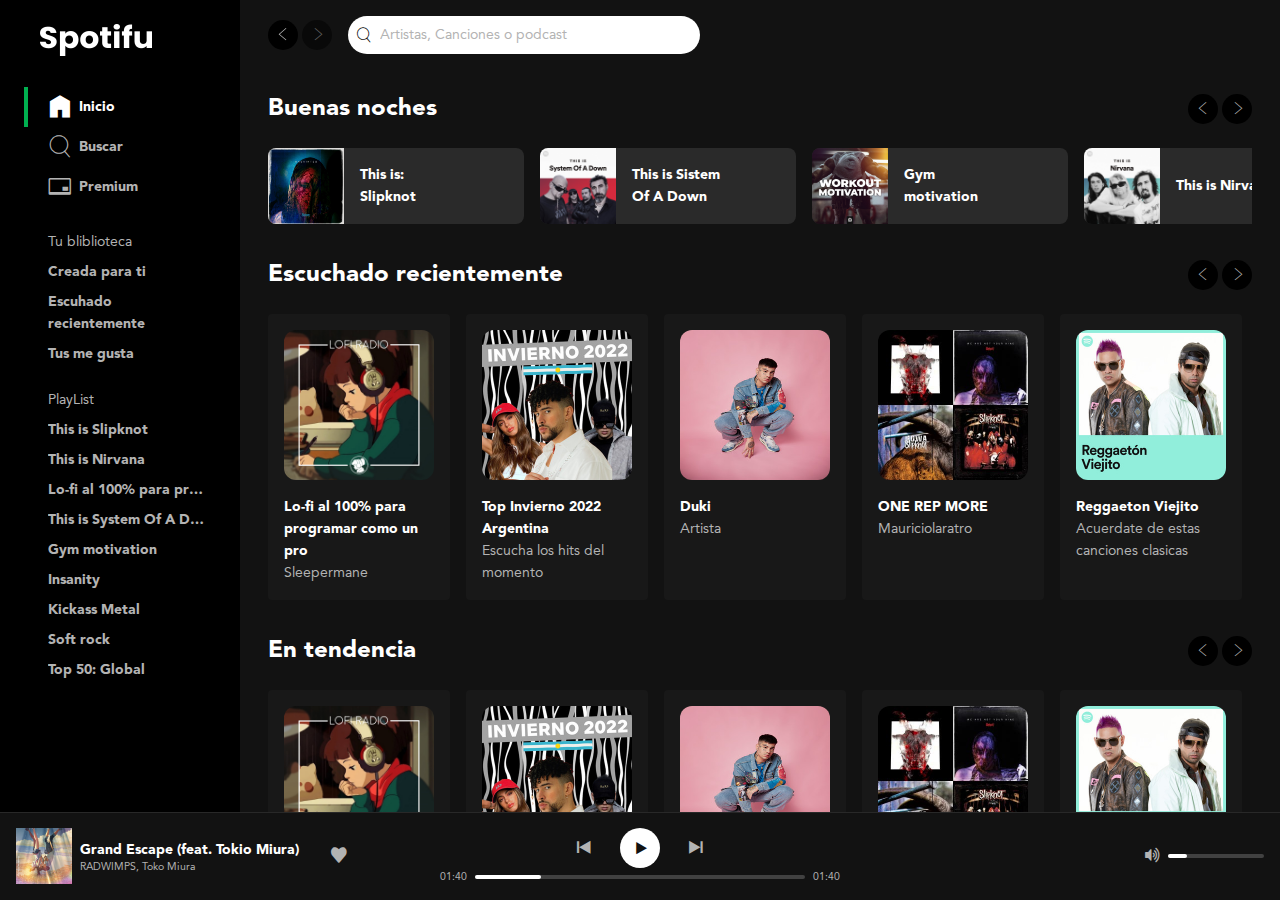
==== commit e0fb0d5e: "Linkeamos 3 nuevos htmls" ====
--- a/index.html
+++ b/index.html
@@ -49,7 +49,7 @@
                                 </a>
                             </li>
                             <li class="menuItem">
-                                <a href="/" class="link">
+                                <a href="/index2.html" class="link">
                                     <i class="icon-search" aria-hidden="true"></i>
                                     <span>Buscar</span>
                                 </a>
@@ -82,6 +82,11 @@
                         <ul class="list-content">
                             <li class="list-item">
                                 <span class="ellipsis">                        
+                                    <a href="./index2.html" class="link">This is Slipknot</a>
+                                </span>
+                            </li>
+                            <li class="list-item">
+                                <span class="ellipsis">                        
                                     <a href="#" class="link">This is Nirvana</a>
                                 </span>
                             </li>
@@ -103,11 +108,6 @@
                             <li class="list-item">
                                 <span class="ellipsis">
                                     <a href="#" class="link">Insanity</a>
-                                </span>
-                            </li>
-                            <li class="list-item">
-                                <span class="ellipsis">                        
-                                    <a href="#" class="link">This is Slipknot</a>
                                 </span>
                             </li>
                             <li class="list-item">
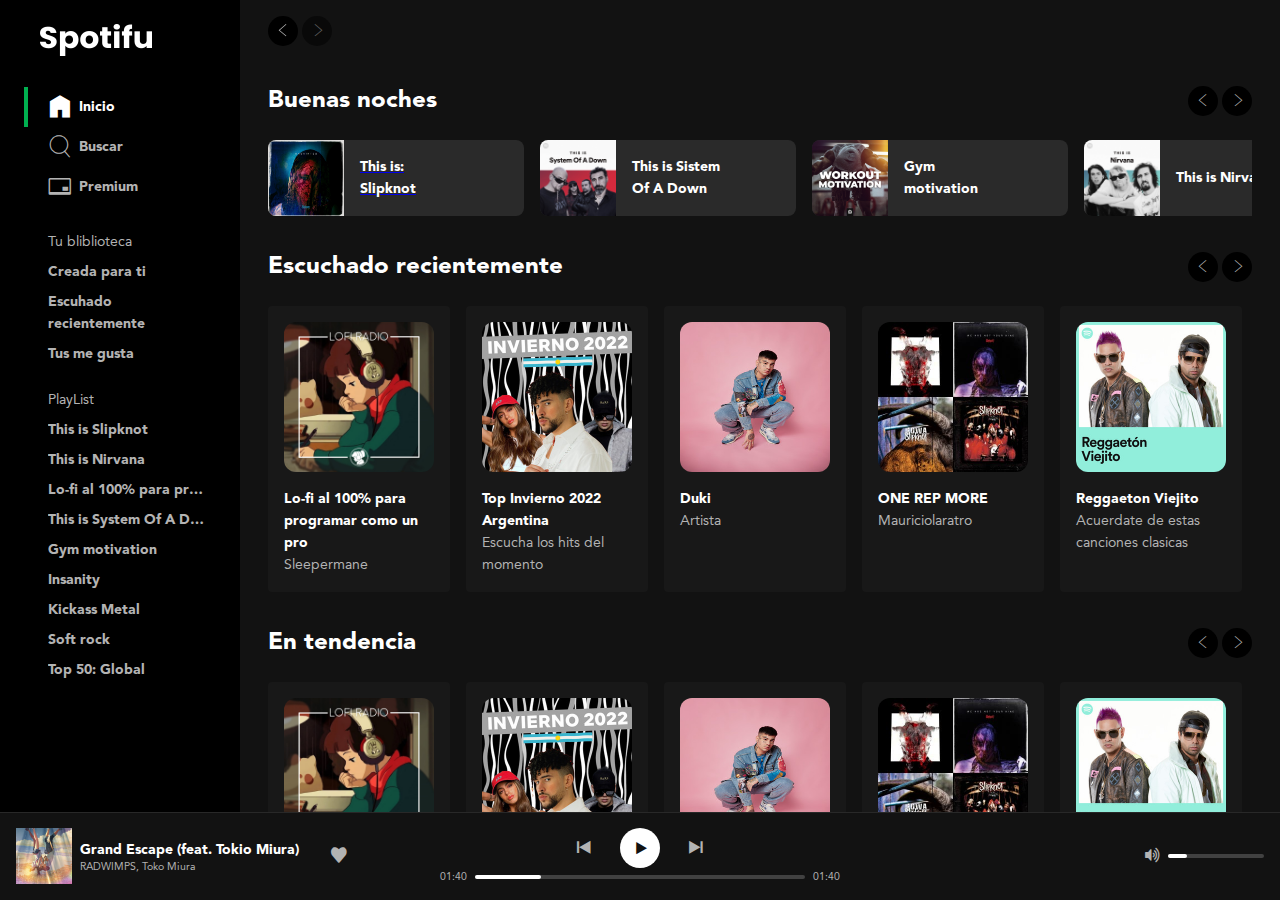
==== commit 6ccd6cf4: "Comenzamos con el layout del html de search y le dimos estilos" ====
--- a/index.html
+++ b/index.html
@@ -49,7 +49,7 @@
                                 </a>
                             </li>
                             <li class="menuItem">
-                                <a href="/index2.html" class="link">
+                                <a href="/search.html" class="link">
                                     <i class="icon-search" aria-hidden="true"></i>
                                     <span>Buscar</span>
                                 </a>
@@ -66,7 +66,7 @@
                         <h2 class="list-title" id="library-navigation">Tu bliblioteca</h2>
                         <ul class="list-content">
                             <li class="list-item">
-                                <a href="#" class="link">Creada para ti</a>
+                                <a href="./parati.html" class="link">Creada para ti</a>
                             </li>
                             <li class="list-item">
                                 <a href="#" class="link">Escuhado recientemente</a>
@@ -82,7 +82,7 @@
                         <ul class="list-content">
                             <li class="list-item">
                                 <span class="ellipsis">                        
-                                    <a href="./index2.html" class="link">This is Slipknot</a>
+                                    <a href="./slipknot.html" class="link">This is Slipknot</a>
                                 </span>
                             </li>
                             <li class="list-item">
@@ -142,10 +142,10 @@
                                         <i class="icon-arrowRight" aria-hidden="true"></i>
                                     </button>
                                 </div>
-                                <form class="search" action="" role="search" aria-label="Buscar por Artistas, Canciones o podcast">
+                                <!-- <form class="search" action="" role="search" aria-label="Buscar por Artistas, Canciones o podcast">
                                     <i class="icon-search" aria-hidden="true"></i>
                                     <input type="search" placeholder="Artistas, Canciones o podcast">
-                                </form>
+                                </form> -->
                             </header>
                         </div>
                     </div> 
@@ -166,19 +166,21 @@
                             
                             </div>
                             <div class="playlistList-container">
-                                <div class="playlistB">
-                                    <div class="playlistB-cover">
-                                        <img src="./images/slipknot_album.webp" width="76" height="76" alt="Cover de la playlist This is Slipknot">
-                                    </div>
-                                    <div class="playlistB-details">
-                                        <h3 class="playlistB-title">This is: Slipknot</h3>
-                                        <div class="playlistB-control">
-                                            <button class="buttonIcon is-primary" title="Repoducir la playlist This is: Slipknot" aria-label="Repoducir la playlist This is: Slipknot">
-                                                <i class="icon-play" aria-hidden="true"></i>
-                                            </button>
-                                        </div>
-                                    </div>
-                                </div>    
+                                <a href="./slipknot.html">
+                                    <div class="playlistB">
+                                        <div class="playlistB-cover">
+                                            <img src="./images/slipknot_album.webp" width="76" height="76" alt="Cover de la playlist This is Slipknot">
+                                        </div>
+                                        <div class="playlistB-details">
+                                            <h3 class="playlistB-title">This is: Slipknot</h3>
+                                            <div class="playlistB-control">
+                                                <button class="buttonIcon is-primary" title="Repoducir la playlist This is: Slipknot" aria-label="Repoducir la playlist This is: Slipknot">
+                                                    <i class="icon-play" aria-hidden="true"></i>
+                                                </button>
+                                            </div>
+                                        </div>
+                                    </div>    
+                                </a>
                                 
                                 <div class="playlistB">
                                     <div class="playlistB-cover">
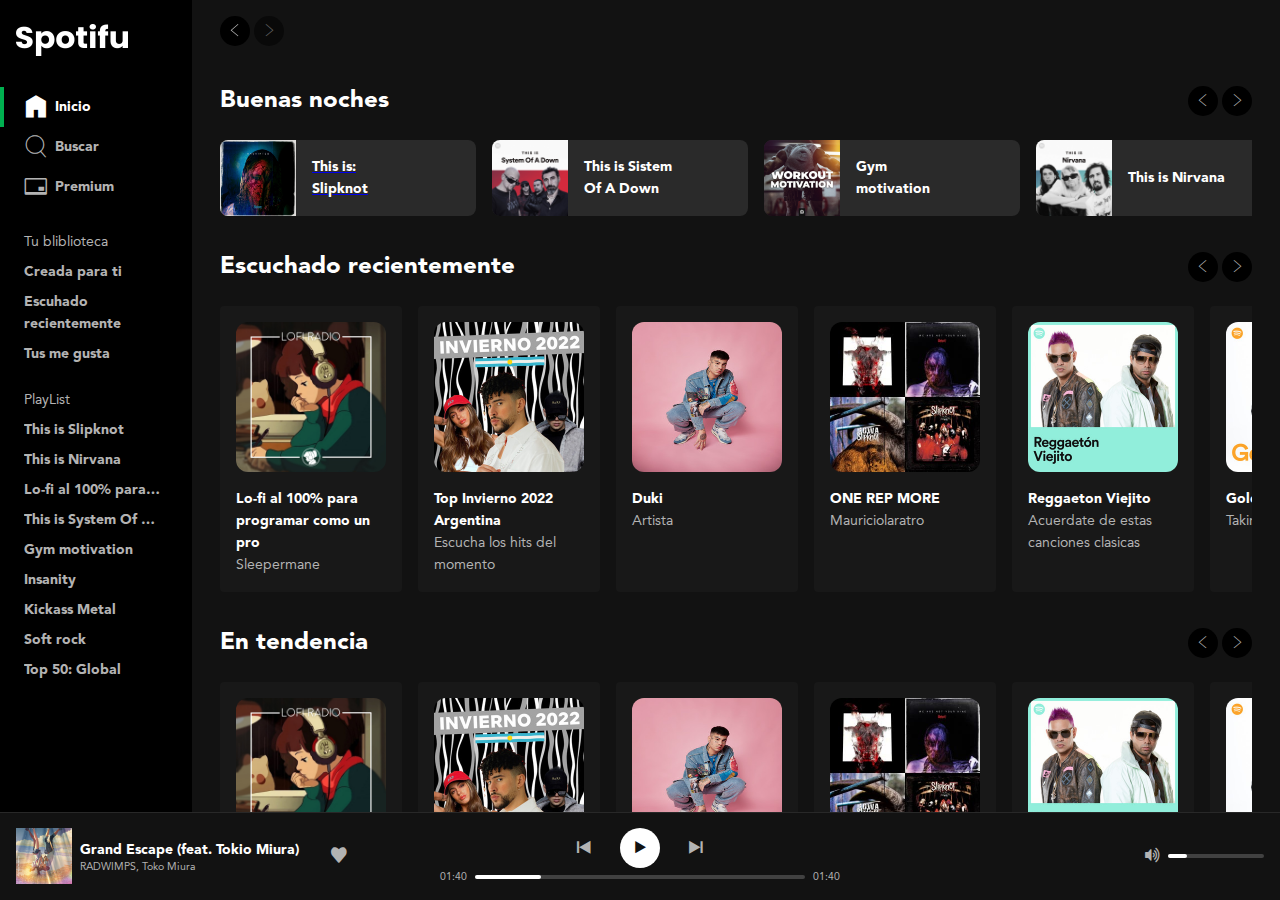
==== commit cbf1b3d9: "Creamos el encabezado de la lista de slipknot" ====
--- a/index.html
+++ b/index.html
@@ -36,7 +36,7 @@
             <div class="layout-sidebar">
                 <div class="sidebar">
                     <header class="logo">
-                        <a href="/" aria-current="page">
+                        <a href="./index.html" aria-current="page">
                             <img src="./images/spotifu-logo.png" class="logo-image" width="112" height="32" alt="Logo de Spotifu">
                         </a>
                     </header>
@@ -49,7 +49,7 @@
                                 </a>
                             </li>
                             <li class="menuItem">
-                                <a href="/search.html" class="link">
+                                <a href="./search.html" class="link">
                                     <i class="icon-search" aria-hidden="true"></i>
                                     <span>Buscar</span>
                                 </a>
@@ -66,7 +66,7 @@
                         <h2 class="list-title" id="library-navigation">Tu bliblioteca</h2>
                         <ul class="list-content">
                             <li class="list-item">
-                                <a href="./parati.html" class="link">Creada para ti</a>
+                                <a href="/" class="link">Creada para ti</a>
                             </li>
                             <li class="list-item">
                                 <a href="#" class="link">Escuhado recientemente</a>
--- a/css/inidex.css
+++ b/css/inidex.css
@@ -9,6 +9,7 @@
 @import './page.css';
 @import './layout.css';
 @import './scrollbar.css';
+@import './playlist-slipknot.css';
 
 
 :root {
